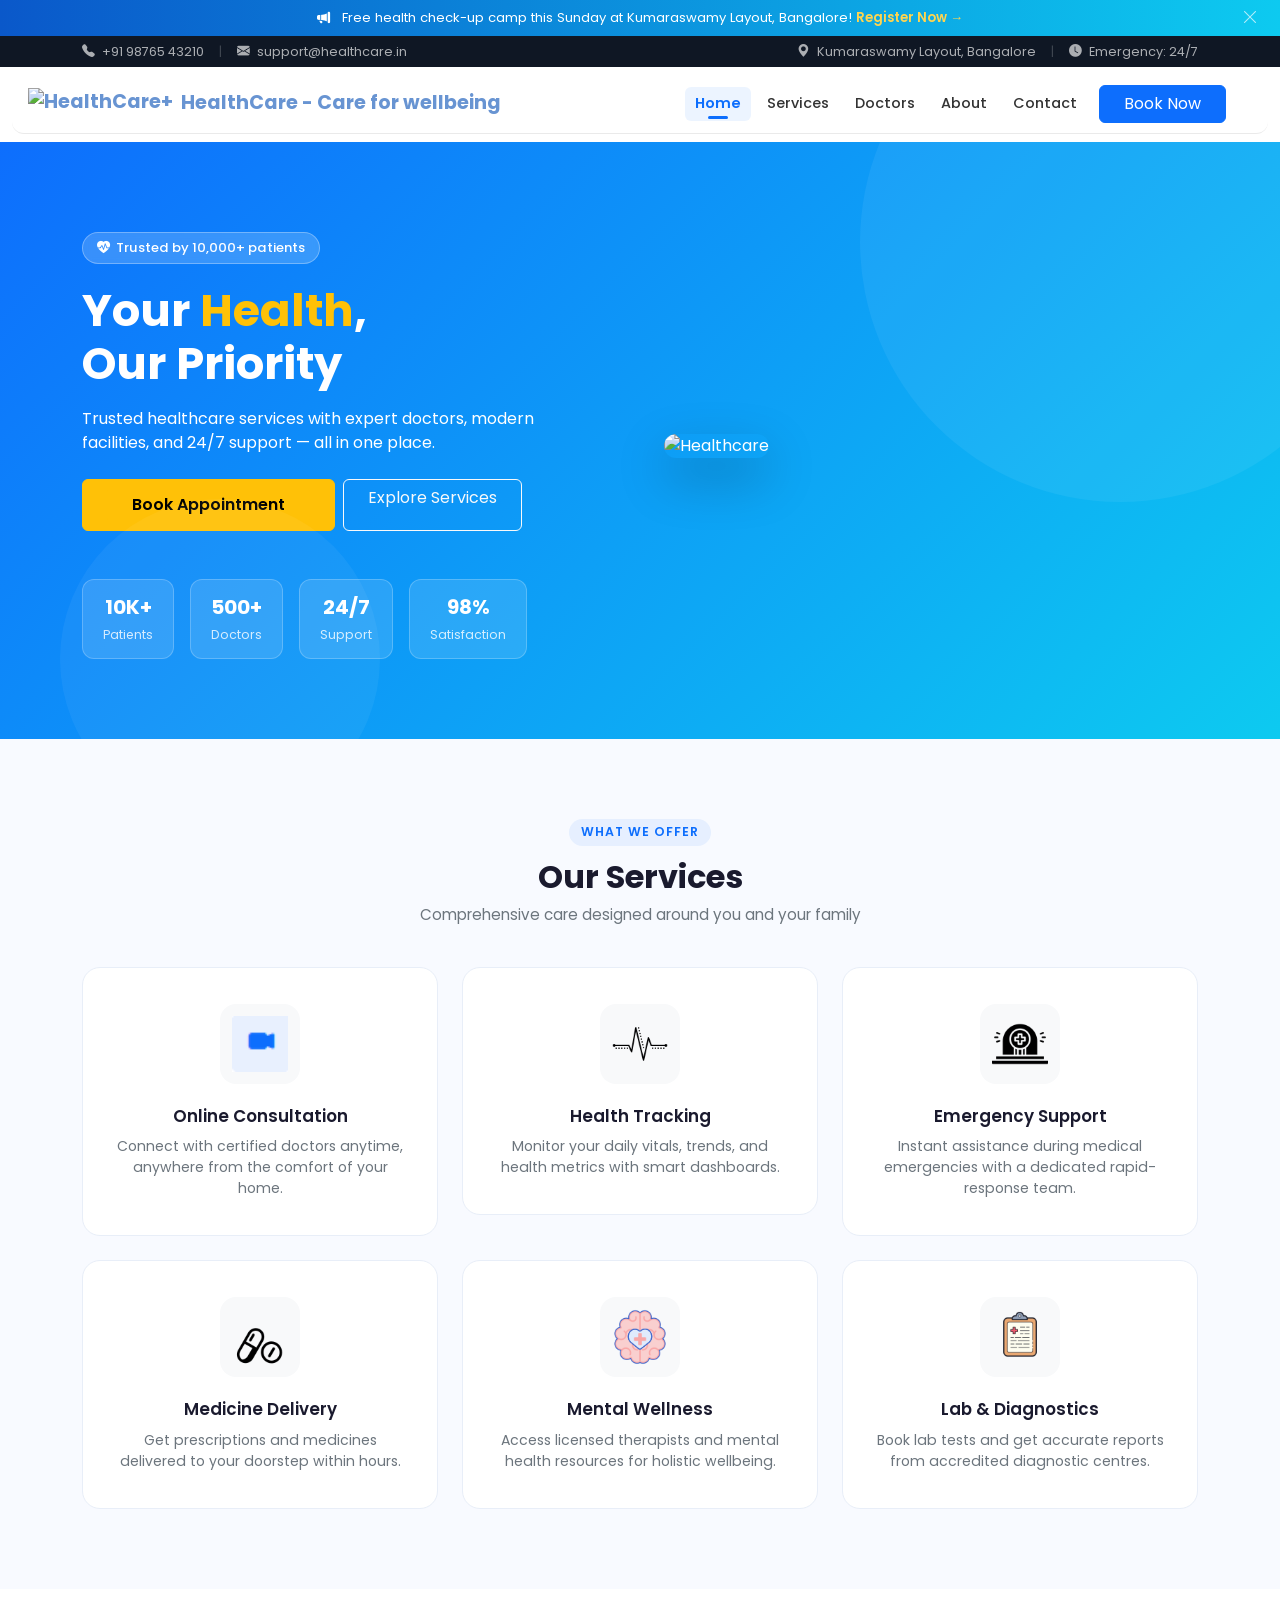
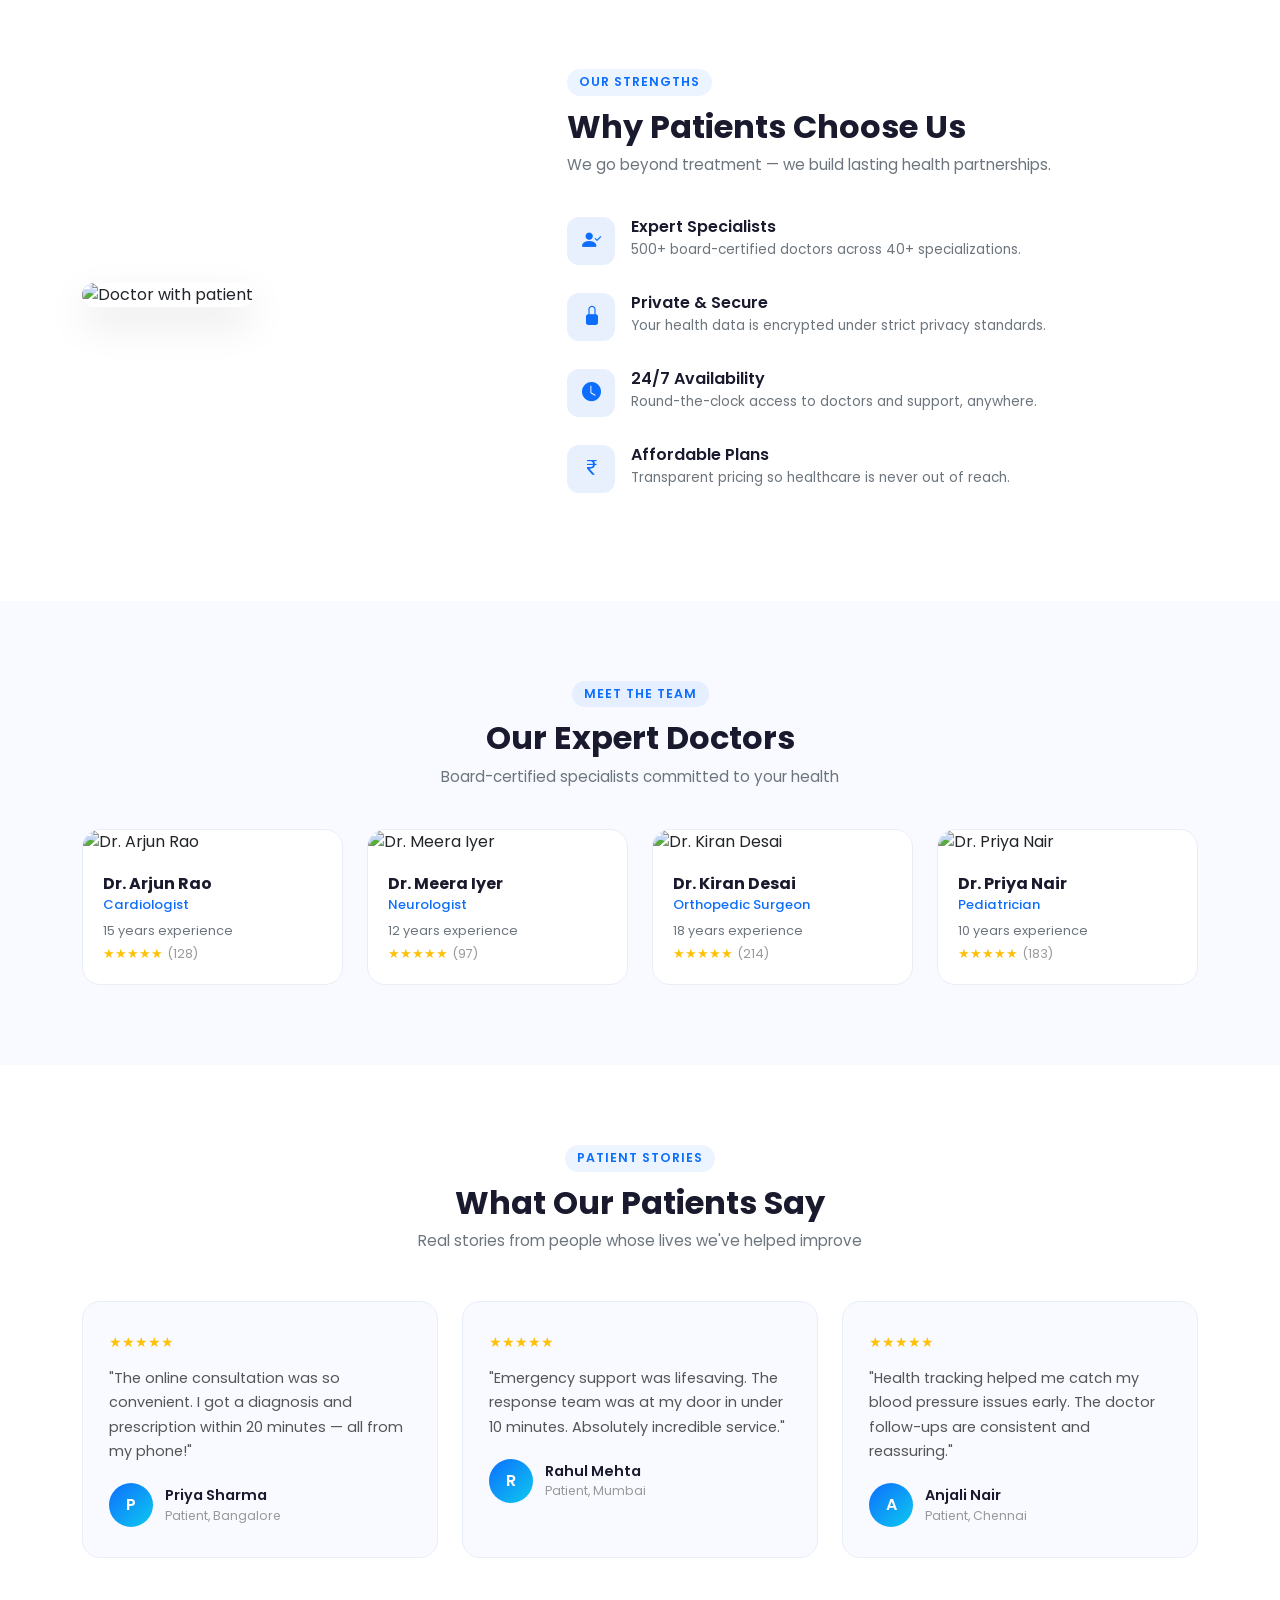
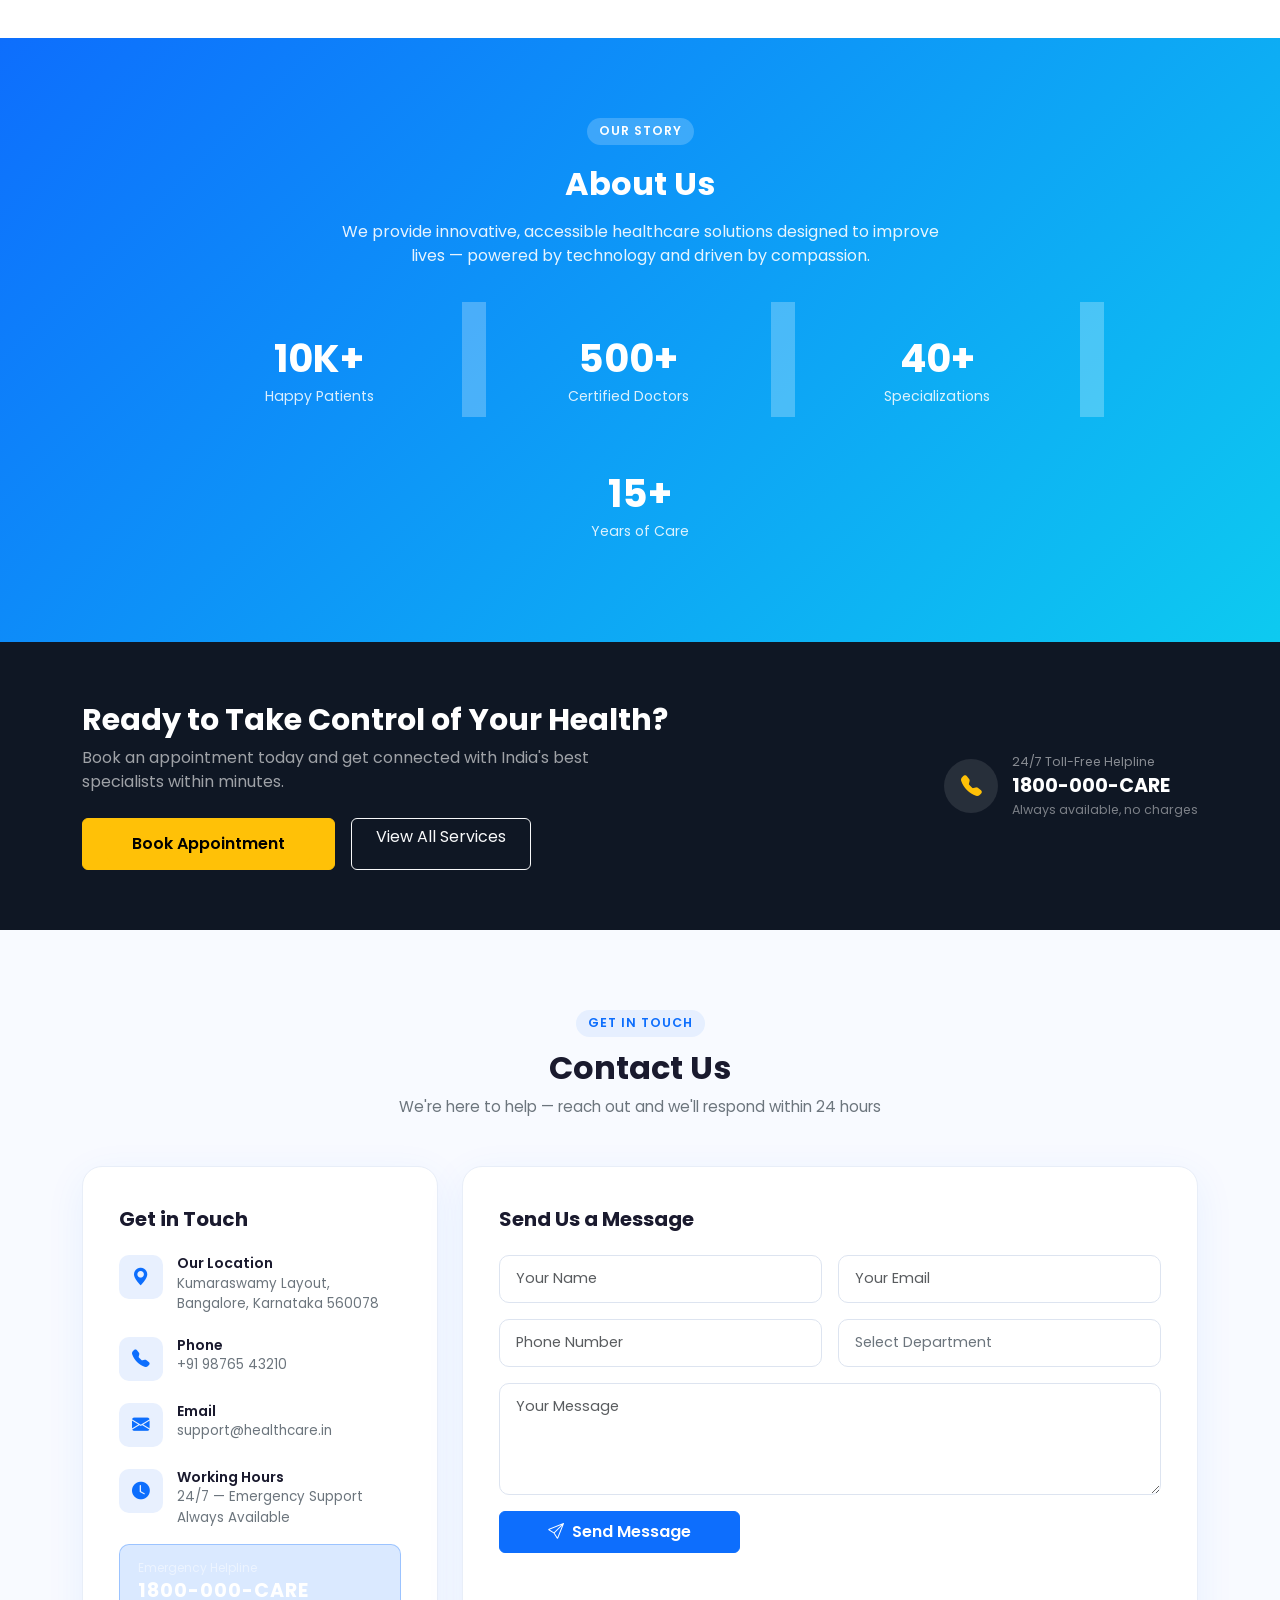
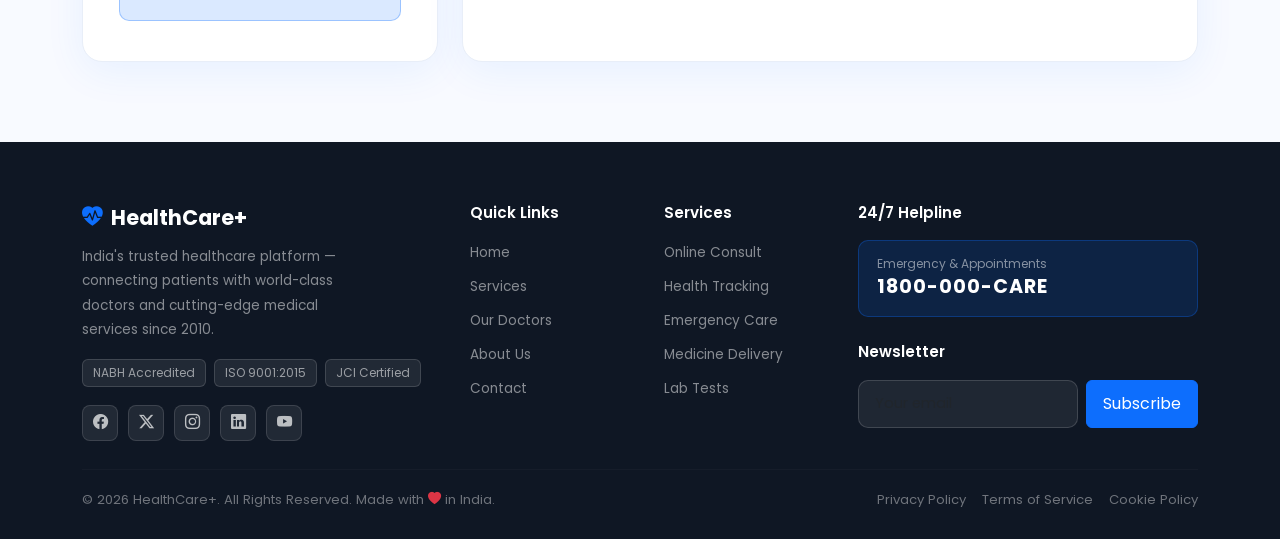
==== html_files/index.html @ 50628f7a "added all the files" ====
<!DOCTYPE html>
<html lang="en">
<head>
  <link href="https://fonts.googleapis.com/css2?family=Poppins:wght@300;400;500;600;700&display=swap" rel="stylesheet">
  <meta charset="UTF-8">
  <meta name="viewport" content="width=device-width, initial-scale=1">
  <title>HealthCare+ | Care for Wellbeing</title>
  <link href="https://cdn.jsdelivr.net/npm/bootstrap@5.3.0/dist/css/bootstrap.min.css" rel="stylesheet">
  <link href="https://cdn.jsdelivr.net/npm/bootstrap-icons@1.10.5/font/bootstrap-icons.css" rel="stylesheet">
  <style>
    :root {
      --primary: #0d6efd;
      --accent: #0dcaf0;
      --warning: #ffc107;
      --dark: #0f1724;
      --text: #1a1a2e;
      --muted: #6c757d;
      --light-bg: #f8faff;
      --border: #e8eef8;
    }
    * { scroll-behavior: smooth; }
    body { font-family: 'Poppins', sans-serif; }

    /* ── Announcement Bar ── */
    .announcement-bar {
      background: linear-gradient(90deg, #0a58ca, #0dcaf0);
      color: #fff; font-size: 0.82rem; padding: 8px 0;
      text-align: center; position: relative;
    }
    .announcement-bar a { color: #ffd54f; font-weight: 600; text-decoration: none; }
    .announcement-bar a:hover { text-decoration: underline; }
    .ann-close {
      position: absolute; right: 16px; top: 50%; transform: translateY(-50%);
      background: none; border: none; color: #fff; font-size: 1rem; cursor: pointer; opacity: 0.7;
    }
    .ann-close:hover { opacity: 1; }

    /* ── Top Bar ── */
    .top-bar {
      background: var(--dark); color: rgba(255,255,255,0.65);
      font-size: 0.8rem; padding: 6px 0;
    }
    .top-bar a { color: rgba(255,255,255,0.65); text-decoration: none; }
    .top-bar a:hover { color: #fff; }
    .top-divider { margin: 0 12px; opacity: 0.3; }

    /* ── Navbar ── */
    .navbar-custom {
      background: #fff; border-bottom: 1px solid #eaeaea;
      transition: box-shadow 0.3s;
      position: sticky; top: 0; z-index: 1000;
    }
    .navbar-custom.scrolled { box-shadow: 0 4px 20px rgba(0,0,0,0.09); }
    .navbar-brand { font-weight: 700; font-size: 1.2rem; color: #6894d2 !important; }
    .nav-link {
      color: #333 !important; font-size: 0.9rem; font-weight: 500;
      margin-left: 2px; padding: 6px 10px !important;
      border-radius: 6px; transition: all 0.2s; position: relative;
    }
    .nav-link:hover { color: var(--primary) !important; background: rgba(13,110,253,0.06); }
    .nav-link.active-section {
      color: var(--primary) !important;
      background: rgba(13,110,253,0.08);
      font-weight: 600;
    }
    .nav-link.active-section::after {
      content: '';
      position: absolute; bottom: 2px; left: 50%; transform: translateX(-50%);
      width: 20px; height: 3px; background: var(--primary); border-radius: 2px;
    }
    .btn { transition: 0.3s; }
    .btn:hover { transform: translateY(-2px); }
    .nav-item { margin: 0 2px; }
    .navbar { margin: 8px 12px; border-radius: 12px; }

    /* ── Hero ── */
    .hero {
      background: linear-gradient(135deg, #0d6efd 0%, #0dcaf0 100%);
      color: white; padding: 90px 0 80px;
      position: relative; overflow: hidden;
    }
    .hero::before {
      content: ''; position: absolute; width: 520px; height: 520px;
      border-radius: 50%; background: rgba(255,255,255,0.06);
      top: -160px; right: -100px; pointer-events: none;
    }
    .hero::after {
      content: ''; position: absolute; width: 320px; height: 320px;
      border-radius: 50%; background: rgba(255,255,255,0.05);
      bottom: -80px; left: 60px; pointer-events: none;
    }
    .hero-badge {
      display: inline-flex; align-items: center; gap: 6px;
      background: rgba(255,255,255,0.18); border: 1px solid rgba(255,255,255,0.3);
      border-radius: 50px; padding: 5px 14px;
      font-size: 0.82rem; font-weight: 500; margin-bottom: 20px;
      backdrop-filter: blur(4px);
    }
    .hero h1 { font-size: 2.8rem; font-weight: 700; line-height: 1.2; }
    .hero p { font-size: 1rem; opacity: 0.88; max-width: 480px; }
    .hero-stat-box {
      background: rgba(255,255,255,0.12); border: 1px solid rgba(255,255,255,0.22);
      border-radius: 12px; padding: 12px 20px; backdrop-filter: blur(6px);
      text-align: center; min-width: 90px; transition: background 0.2s;
    }
    .hero-stat-box:hover { background: rgba(255,255,255,0.2); }
    .hero-stat-box strong { font-size: 1.25rem; display: block; }
    .hero-stat-box small { font-size: 0.78rem; opacity: 0.8; }
    .hero-img-wrap { position: relative; }
    .hero-img-wrap img {
      border-radius: 20px; box-shadow: 0 20px 50px rgba(0,0,0,0.25);
      width: 100%; object-fit: cover; max-height: 380px;
    }
    .hero-img-badge {
      position: absolute; bottom: 20px; left: -20px;
      background: #fff; border-radius: 12px; padding: 10px 16px;
      display: flex; align-items: center; gap: 10px;
      box-shadow: 0 8px 24px rgba(0,0,0,0.12); font-size: 0.82rem;
    }
    .hero-img-badge .icon-circle {
      width: 36px; height: 36px; border-radius: 50%;
      background: #e8f0fe; display: flex; align-items: center;
      justify-content: center; color: var(--primary); font-size: 1rem;
    }

    /* ── Quick Links ── */
    .quick-links-bar {
      background: #fff; border-bottom: 1px solid var(--border);
      overflow-x: auto; white-space: nowrap;
    }
    .quick-links-bar::-webkit-scrollbar { display: none; }
    .quick-link-item {
      display: inline-flex; align-items: center; gap: 8px;
      padding: 14px 20px; font-size: 0.85rem; font-weight: 500;
      color: var(--text); border-right: 1px solid var(--border);
      cursor: pointer; transition: all 0.2s; text-decoration: none;
    }
    .quick-link-item:last-child { border-right: none; }
    .quick-link-item:hover { background: var(--light-bg); color: var(--primary); }
    .quick-link-item i { font-size: 1.1rem; color: var(--primary); }

    /* ── Shared section styles ── */
    section { padding: 80px 0; }
    .section-label {
      display: inline-block; background: rgba(13,110,253,0.08);
      color: var(--primary); font-size: 0.78rem; font-weight: 600;
      letter-spacing: 1px; text-transform: uppercase;
      padding: 4px 12px; border-radius: 50px; margin-bottom: 12px;
    }
    .section-title { font-weight: 700; color: var(--text); margin-bottom: 8px; }
    .section-sub { color: var(--muted); font-size: 0.95rem; margin-bottom: 40px; }

    /* ── Services ── */
    #services { background: var(--light-bg); }
    .service-card {
      background: #fff; border: 1px solid var(--border); border-radius: 18px;
      padding: 36px 28px; text-align: center; transition: all 0.3s;
      height: 100%; position: relative; overflow: hidden;
    }
    .service-card::before {
      content: ''; position: absolute; top: 0; left: 0; right: 0; height: 4px;
      background: linear-gradient(90deg, var(--primary), var(--accent));
      transform: scaleX(0); transition: transform 0.3s;
    }
    .service-card:hover { transform: translateY(-8px); box-shadow: 0 20px 40px rgba(13,110,253,0.1); border-color: #c2d4f8; }
    .service-card:hover::before { transform: scaleX(1); }
    .icon-blue   { background: #e8f0fe; color: var(--primary); }
    .icon-teal   { background: #e0f7fa; color: #0097a7; }
    .icon-green  { background: #e8f5e9; color: #2e7d32; }
    .icon-red    { background: #fce4ec; color: #c62828; }
    .icon-purple { background: #f3e5f5; color: #7b1fa2; }
    .icon-orange { background: #fff3e0; color: #e65100; }
    .service-card h5 { font-weight: 600; font-size: 1.05rem; color: var(--text); margin-bottom: 10px; }
    .service-card p { font-size: 0.88rem; color: var(--muted); margin: 0; }

    /* ── Why Choose Us ── */
    #why-us { background: #fff; }
    .why-img { border-radius: 20px; box-shadow: 0 16px 40px rgba(0,0,0,0.1); width: 100%; }
    .why-item { display: flex; gap: 16px; margin-bottom: 28px; align-items: flex-start; }
    .why-icon {
      width: 48px; height: 48px; border-radius: 12px;
      background: #e8f0fe; color: var(--primary);
      display: flex; align-items: center; justify-content: center;
      font-size: 1.2rem; flex-shrink: 0;
    }
    .why-item h6 { font-weight: 600; margin-bottom: 4px; color: var(--text); }
    .why-item p { font-size: 0.85rem; color: var(--muted); margin: 0; }

    /* ── Doctors ── */
    #doctors { background: var(--light-bg); }
    .doctor-card {
      background: #fff; border-radius: 18px; overflow: hidden;
      border: 1px solid var(--border); transition: all 0.3s; height: 100%;
    }
    .doctor-card:hover { transform: translateY(-6px); box-shadow: 0 16px 36px rgba(13,110,253,0.1); }
    .doctor-card img { width: 100%; height: 200px; object-fit: cover; }
    .doctor-card-body { padding: 20px; }
    .doctor-card h6 { font-weight: 700; color: var(--text); margin-bottom: 2px; }
    .doctor-spec { font-size: 0.82rem; color: var(--primary); font-weight: 500; margin-bottom: 6px; }
    .doctor-exp { font-size: 0.8rem; color: var(--muted); }
    .doctor-rating { font-size: 0.82rem; color: #ffc107; margin-top: 4px; }

    /* ── Testimonials ── */
    #testimonials { background: #fff; }
    .testi-card {
      background: var(--light-bg); border-radius: 18px; padding: 30px 26px;
      border: 1px solid var(--border); height: 100%; transition: box-shadow 0.3s;
    }
    .testi-card:hover { box-shadow: 0 12px 30px rgba(13,110,253,0.09); }
    .testi-stars { color: #ffc107; font-size: 0.9rem; margin-bottom: 12px; }
    .testi-text { font-size: 0.9rem; color: #555; line-height: 1.7; margin-bottom: 20px; }
    .testi-author { display: flex; align-items: center; gap: 12px; }
    .testi-avatar {
      width: 44px; height: 44px; border-radius: 50%;
      background: linear-gradient(135deg, var(--primary), var(--accent));
      color: #fff; font-weight: 600; font-size: 1rem;
      display: flex; align-items: center; justify-content: center;
    }
    .testi-name { font-weight: 600; font-size: 0.9rem; color: var(--text); }
    .testi-role { font-size: 0.78rem; color: #999; }

    /* ── About ── */
    #about { background: linear-gradient(135deg, #0d6efd 0%, #0dcaf0 100%); color: #fff; }
    #about h2 { font-weight: 700; }
    .about-stat { text-align: center; padding: 20px; }
    .about-stat h3 { font-size: 2.4rem; font-weight: 700; margin-bottom: 4px; }
    .about-stat p { font-size: 0.88rem; opacity: 0.85; margin: 0; }
    .about-divider { width: 1px; background: rgba(255,255,255,0.25); align-self: stretch; margin: 10px 0; }

    /* ── CTA Strip ── */
    .cta-strip { background: var(--dark); padding: 60px 0; }
    .cta-strip h3 { font-weight: 700; color: #fff; font-size: 1.9rem; }
    .cta-strip p { color: rgba(255,255,255,0.6); max-width: 520px; }
    .cta-phone { display: flex; align-items: center; gap: 14px; color: #fff; }
    .cta-phone-icon {
      width: 54px; height: 54px; border-radius: 50%;
      background: rgba(255,255,255,0.1);
      display: flex; align-items: center; justify-content: center;
      font-size: 1.3rem; color: var(--warning);
    }
    .cta-phone-label { font-size: 0.78rem; color: rgba(255,255,255,0.5); }
    .cta-phone-num { font-size: 1.2rem; font-weight: 700; }

    /* ── Contact ── */
    #contact { background: var(--light-bg); }
    .contact-card {
      background: #fff; border-radius: 20px; padding: 40px 36px;
      box-shadow: 0 10px 40px rgba(13,110,253,0.07); border: 1px solid var(--border);
    }
    .contact-info-item { display: flex; gap: 14px; align-items: flex-start; margin-bottom: 22px; }
    .contact-icon {
      width: 44px; height: 44px; border-radius: 10px;
      background: #e8f0fe; color: var(--primary);
      display: flex; align-items: center; justify-content: center;
      font-size: 1.1rem; flex-shrink: 0;
    }
    .contact-info-item h6 { font-weight: 600; font-size: 0.88rem; margin-bottom: 2px; color: var(--text); }
    .contact-info-item p { font-size: 0.84rem; color: var(--muted); margin: 0; }
    .form-control {
      border-radius: 10px; border: 1px solid #dde4f0;
      padding: 12px 16px; font-size: 0.9rem;
      transition: border-color 0.2s, box-shadow 0.2s;
    }
    .form-control:focus { border-color: var(--primary); box-shadow: 0 0 0 3px rgba(13,110,253,0.1); }

    /* ── Footer ── */
    .footer-main { background: var(--dark); color: rgba(255,255,255,0.65); padding: 60px 0 30px; }
    .footer-brand { font-size: 1.3rem; font-weight: 700; color: #fff; margin-bottom: 12px; }
    .footer-desc { font-size: 0.85rem; line-height: 1.8; max-width: 280px; color: rgba(255,255,255,0.5); }
    .footer-social { display: flex; gap: 10px; margin-top: 18px; }
    .social-btn {
      width: 36px; height: 36px; border-radius: 8px;
      background: rgba(255,255,255,0.08); border: 1px solid rgba(255,255,255,0.12);
      color: rgba(255,255,255,0.7); display: flex; align-items: center;
      justify-content: center; font-size: 0.95rem; text-decoration: none; transition: all 0.2s;
    }
    .social-btn:hover { background: var(--primary); border-color: var(--primary); color: #fff; }
    .footer-heading { color: #fff; font-weight: 600; font-size: 0.95rem; margin-bottom: 16px; }
    .footer-links { list-style: none; padding: 0; margin: 0; }
    .footer-links li { margin-bottom: 10px; }
    .footer-links a { color: rgba(255,255,255,0.5); text-decoration: none; font-size: 0.85rem; transition: all 0.2s; }
    .footer-links a:hover { color: #fff; padding-left: 4px; }
    .footer-divider { border-color: rgba(255,255,255,0.1); margin: 28px 0 20px; }
    .footer-bottom { font-size: 0.82rem; color: rgba(255,255,255,0.4); }
    .accred-badges { display: flex; gap: 8px; flex-wrap: wrap; margin-top: 16px; }
    .accred-badge {
      background: rgba(255,255,255,0.08); border: 1px solid rgba(255,255,255,0.14);
      border-radius: 6px; padding: 4px 10px; font-size: 0.75rem; color: rgba(255,255,255,0.55);
    }
    .helpline-box {
      background: rgba(13,110,253,0.15); border: 1px solid rgba(13,110,253,0.3);
      border-radius: 10px; padding: 14px 18px; margin-top: 16px;
    }
    .helpline-box .hl-label { font-size: 0.75rem; color: rgba(255,255,255,0.5); }
    .helpline-box .hl-number { font-size: 1.2rem; font-weight: 700; color: #fff; letter-spacing: 1px; }

    /* ── Scroll reveal ── */
    .reveal { opacity: 0; transform: translateY(28px); transition: opacity 0.65s ease, transform 0.65s ease; }
    .reveal.visible { opacity: 1; transform: translateY(0); }

    /* ── Fade in animations ── */
    @keyframes fadeInUp {
      from { opacity: 0; transform: translateY(24px); }
      to   { opacity: 1; transform: translateY(0); }
    }
    .fade-up { animation: fadeInUp 0.6s ease both; }
    .delay-1 { animation-delay: 0.15s; }
    .delay-2 { animation-delay: 0.3s; }
    .delay-3 { animation-delay: 0.45s; }
    .service-link {
      text-decoration: none;
      color: inherit;
      display: block;
    }
    .service-icon {
      width: 80px;
      height: 80px;
      border-radius: 16px;
      display: flex;
      align-items: center;
      justify-content: center;
      margin: 0 auto 22px;
      background: #f8f9fa;        /* Light fallback background */
      overflow: hidden;
      padding: 12px;              /* Extra space for small icons */
    }

    .service-icon img {
      width: 100%;
      height: 100%;
      object-fit: contain;        /* Keeps aspect ratio, no distortion */
      image-rendering: crisp-edges; /* Helps with pixelated icons */
    }
  </style>
</head>
<body>

<!-- ══ Announcement Bar with Popup ══ -->
<div class="announcement-bar" id="annBar">
  <i class="bi bi-megaphone-fill me-2"></i>
  Free health check-up camp this Sunday at Kumaraswamy Layout, Bangalore! 
  <a href="#" onclick="showCampRegistrationModal(); return false;" style="color:#ffd54f; font-weight:600; text-decoration:none;">
    Register Now →
  </a>
  <button class="ann-close" onclick="document.getElementById('annBar').style.display='none'">
    <i class="bi bi-x-lg"></i>
  </button>
</div>

<!-- ══ Top Bar ══ -->
<div class="top-bar d-none d-md-block">
  <div class="container d-flex justify-content-between">
    <div>
      <i class="bi bi-telephone-fill me-1"></i> +91 98765 43210
      <span class="top-divider">|</span>
      <i class="bi bi-envelope-fill me-1"></i> support@healthcare.in
    </div>
    <div>
      <i class="bi bi-geo-alt-fill me-1"></i> Kumaraswamy Layout, Bangalore
      <span class="top-divider">|</span>
      <i class="bi bi-clock-fill me-1"></i> Emergency: 24/7
    </div>
  </div>
</div>

<!-- ══ Navbar ══ -->
<nav class="navbar navbar-expand-lg navbar-custom" id="mainNavbar">
  <div class="container-fluid px-3">
    <a class="navbar-brand" href="#">
      <img src="assets/images/together.png" alt="HealthCare+" height="32" class="me-2 d-inline-block">HealthCare - Care for wellbeing
    </a>
    <button class="navbar-toggler bg-light" type="button" data-bs-toggle="collapse" data-bs-target="#navbarNav">
      <span class="navbar-toggler-icon"></span>
    </button>
    <div class="collapse navbar-collapse" id="navbarNav">
      <ul class="navbar-nav ms-auto me-4 align-items-center">
        <li class="nav-item"><a class="nav-link" href="#hero" data-section="hero">Home</a></li>
        <li class="nav-item"><a class="nav-link" href="#services" data-section="services">Services</a></li>
        <li class="nav-item"><a class="nav-link" href="#doctors" data-section="doctors">Doctors</a></li>
        <li class="nav-item"><a class="nav-link" href="#about" data-section="about">About</a></li>
        <li class="nav-item"><a class="nav-link" href="#contact" data-section="contact">Contact</a></li>
        <li class="nav-item">
          <a class="btn btn-primary ms-2 px-4" href="#contact">Book Now</a>
        </li>
      </ul>
    </div>
  </div>
</nav>

<!-- ══ Hero ══ -->
<section class="hero" id="hero">
  <div class="container">
    <div class="row align-items-center g-5">
      <div class="col-lg-6">
        <div class="hero-badge fade-up"><i class="bi bi-heart-pulse-fill"></i> Trusted by 10,000+ patients</div>
        <h1 class="fade-up delay-1">Your <span class="text-warning">Health</span>,<br>Our Priority</h1>
        <p class="mt-3 fade-up delay-2">Trusted healthcare services with expert doctors, modern facilities, and 24/7 support — all in one place.</p>
        <div class="mt-4 d-flex flex-wrap gap-2 fade-up delay-2">
          <a href="#contact" class="btn btn-warning fw-semibold px-4 text-dark">
            <button onclick="showBookingModal()" class="btn btn-warning fw-semibold px-4">Book Appointment</button>
          </a>
          <a href="#services" class="btn btn-outline-light px-4">Explore Services</a>
        </div>
        <div class="mt-5 d-flex gap-3 flex-wrap fade-up delay-3">
          <div class="hero-stat-box"><strong>10K+</strong><small>Patients</small></div>
          <div class="hero-stat-box"><strong>500+</strong><small>Doctors</small></div>
          <div class="hero-stat-box"><strong>24/7</strong><small>Support</small></div>
          <div class="hero-stat-box"><strong>98%</strong><small>Satisfaction</small></div>
        </div>
      </div>
      <div class="col-lg-6 fade-up delay-2">
        <div class="hero-img-wrap">
          <img src="https://images.unsplash.com/photo-1584515933487-779824d29309?w=700&q=80" alt="Healthcare">
        </div>
      </div>
    </div>
  </div>
</section>

<!-- ══ Quick Links Bar ══
<div class="quick-links-bar">
  <div class="container-fluid px-4 d-flex">
    <a href="#services" class="quick-link-item"><i class="bi bi-camera-video-fill"></i> Online Consult</a>
    <a href="#services" class="quick-link-item"><i class="bi bi-activity"></i> Health Tracking</a>
    <a href="#services" class="quick-link-item"><i class="bi bi-hospital-fill"></i> Emergency</a>
    <a href="#services" class="quick-link-item"><i class="bi bi-capsule-pill"></i> Medicine Delivery</a>
    <a href="#services" class="quick-link-item"><i class="bi bi-brain"></i> Mental Wellness</a>
    <a href="#services" class="quick-link-item"><i class="bi bi-calendar2-check-fill"></i> Lab Tests</a>
  </div>
</div> -->

<!-- ══ Services ══ -->
<section id="services">
  <div class="container">
    <div class="text-center reveal">
      <span class="section-label">What We Offer</span>
      <h2 class="section-title">Our Services</h2>
      <p class="section-sub">Comprehensive care designed around you and your family</p>
    </div>

    <div class="row g-4">
      <div class="col-md-4 reveal">
        <a href="online-consultation.html" class="service-link">
          <div class="service-card">
            <div class="service-icon icon-blue">
              <img src="assets/images/online-consultation.png" alt="Online Consultation" width="64" height="64">
            </div>
            <h5>Online Consultation</h5>
            <p>Connect with certified doctors anytime, anywhere from the comfort of your home.</p>
          </div>
        </a>
      </div>
<!-- C:\Users\CS-18\Documents\healthcare_application\healthcare_application\assets\images\online-consultation.png -->
      <div class="col-md-4 reveal">
        <a href="health-tracking.html" class="service-link">
          <div class="service-card">
            <div class="service-icon icon-teal">
              <img src="assets/images/health-tracking.png" alt="Health Tracking" width="64" height="64">
            </div>
            <h5>Health Tracking</h5>
            <p>Monitor your daily vitals, trends, and health metrics with smart dashboards.</p>
          </div>
        </a>
      </div>

      <div class="col-md-4 reveal">
        <a href="emergency.html" class="service-link">
          <div class="service-card">
            <div class="service-icon icon-red">
              <img src="assets/images/emergency.png" alt="Emergency Support" width="64" height="64">
            </div>
            <h5>Emergency Support</h5>
            <p>Instant assistance during medical emergencies with a dedicated rapid-response team.</p>
          </div>
        </a>
      </div>

      <div class="col-md-4 reveal">
        <a href="medicine.html" class="service-link">
          <div class="service-card">
            <div class="service-icon icon-green">
              <img src="assets/images/medicine-delivery.png" alt="Medicine Delivery" width="64" height="64">
            </div>
            <h5>Medicine Delivery</h5>
            <p>Get prescriptions and medicines delivered to your doorstep within hours.</p>
          </div>
        </a>
      </div>

      <div class="col-md-4 reveal">
        <a href="mental.html" class="service-link">
          <div class="service-card">
            <div class="service-icon icon-purple">
              <img src="assets/images/mental-wellness.png" alt="Mental Wellness" width="64" height="64">
            </div>
            <h5>Mental Wellness</h5>
            <p>Access licensed therapists and mental health resources for holistic wellbeing.</p>
          </div>
        </a>
      </div>

      <div class="col-md-4 reveal">
        <a href="lab.html" class="service-link">
          <div class="service-card">
            <div class="service-icon icon-orange">
              <img src="assets/images/lab-diagnostics.png" alt="Lab & Diagnostics" width="64" height="64">
            </div>
            <h5>Lab & Diagnostics</h5>
            <p>Book lab tests and get accurate reports from accredited diagnostic centres.</p>
          </div>
        </a>
      </div>
    </div>
  </div>
</section>

<!-- ══ Why Choose Us ══ -->
<section id="why-us">
  <div class="container">
    <div class="row align-items-center g-5">
      <div class="col-lg-5 reveal">
        <img src="https://images.unsplash.com/photo-1559757175-5700dde675bc?w=600&q=80" class="why-img" alt="Doctor with patient">
      </div>
      <div class="col-lg-7 reveal">
        <span class="section-label">Our Strengths</span>
        <h2 class="section-title">Why Patients Choose Us</h2>
        <p class="section-sub">We go beyond treatment — we build lasting health partnerships.</p>
        <div class="why-item">
          <div class="why-icon"><i class="bi bi-person-check-fill"></i></div>
          <div><h6>Expert Specialists</h6><p>500+ board-certified doctors across 40+ specializations.</p></div>
        </div>
        <div class="why-item">
          <div class="why-icon"><i class="bi bi-lock-fill"></i></div>
          <div><h6>Private & Secure</h6><p>Your health data is encrypted under strict privacy standards.</p></div>
        </div>
        <div class="why-item">
          <div class="why-icon"><i class="bi bi-clock-fill"></i></div>
          <div><h6>24/7 Availability</h6><p>Round-the-clock access to doctors and support, anywhere.</p></div>
        </div>
        <div class="why-item">
          <div class="why-icon"><i class="bi bi-currency-rupee"></i></div>
          <div><h6>Affordable Plans</h6><p>Transparent pricing so healthcare is never out of reach.</p></div>
        </div>
      </div>
    </div>
  </div>
</section>

<!-- ══ Doctors ══ -->
<section id="doctors">
  <div class="container">
    <div class="text-center reveal">
      <span class="section-label">Meet the Team</span>
      <h2 class="section-title">Our Expert Doctors</h2>
      <p class="section-sub">Board-certified specialists committed to your health</p>
    </div>
    <div class="row g-4">
      <div class="col-md-3 reveal"><div class="doctor-card">
        <img src="https://images.unsplash.com/photo-1612349317150-e413f6a5b16d?w=400&q=80" alt="Dr. Arjun Rao">
        <div class="doctor-card-body">
          <h6>Dr. Arjun Rao</h6>
          <div class="doctor-spec">Cardiologist</div>
          <div class="doctor-exp">15 years experience</div>
          <div class="doctor-rating">★★★★★ <span style="color:#999;font-size:0.78rem">(128)</span></div>
        </div>
      </div></div>
      <div class="col-md-3 reveal"><div class="doctor-card">
        <img src="https://images.unsplash.com/photo-1594824476967-48c8b964273f?w=400&q=80" alt="Dr. Meera Iyer">
        <div class="doctor-card-body">
          <h6>Dr. Meera Iyer</h6>
          <div class="doctor-spec">Neurologist</div>
          <div class="doctor-exp">12 years experience</div>
          <div class="doctor-rating">★★★★★ <span style="color:#999;font-size:0.78rem">(97)</span></div>
        </div>
      </div></div>
      <div class="col-md-3 reveal"><div class="doctor-card">
        <img src="https://images.unsplash.com/photo-1537368910025-700350fe46c7?w=400&q=80" alt="Dr. Kiran Desai">
        <div class="doctor-card-body">
          <h6>Dr. Kiran Desai</h6>
          <div class="doctor-spec">Orthopedic Surgeon</div>
          <div class="doctor-exp">18 years experience</div>
          <div class="doctor-rating">★★★★★ <span style="color:#999;font-size:0.78rem">(214)</span></div>
        </div>
      </div></div>
      <div class="col-md-3 reveal"><div class="doctor-card">
        <img src="https://images.unsplash.com/photo-1582750433449-648ed127bb54?w=400&q=80" alt="Dr. Priya Nair">
        <div class="doctor-card-body">
          <h6>Dr. Priya Nair</h6>
          <div class="doctor-spec">Pediatrician</div>
          <div class="doctor-exp">10 years experience</div>
          <div class="doctor-rating">★★★★★ <span style="color:#999;font-size:0.78rem">(183)</span></div>
        </div>
      </div></div>
    </div>
  </div>
</section>

<!-- ══ Testimonials ══ -->
<section id="testimonials">
  <div class="container">
    <div class="text-center mb-5 reveal">
      <span class="section-label">Patient Stories</span>
      <h2 class="section-title">What Our Patients Say</h2>
      <p class="section-sub">Real stories from people whose lives we've helped improve</p>
    </div>
    <div class="row g-4">
      <div class="col-md-4 reveal"><div class="testi-card">
        <div class="testi-stars">★★★★★</div>
        <p class="testi-text">"The online consultation was so convenient. I got a diagnosis and prescription within 20 minutes — all from my phone!"</p>
        <div class="testi-author">
          <div class="testi-avatar">P</div>
          <div><div class="testi-name">Priya Sharma</div><div class="testi-role">Patient, Bangalore</div></div>
        </div>
      </div></div>
      <div class="col-md-4 reveal"><div class="testi-card">
        <div class="testi-stars">★★★★★</div>
        <p class="testi-text">"Emergency support was lifesaving. The response team was at my door in under 10 minutes. Absolutely incredible service."</p>
        <div class="testi-author">
          <div class="testi-avatar">R</div>
          <div><div class="testi-name">Rahul Mehta</div><div class="testi-role">Patient, Mumbai</div></div>
        </div>
      </div></div>
      <div class="col-md-4 reveal"><div class="testi-card">
        <div class="testi-stars">★★★★★</div>
        <p class="testi-text">"Health tracking helped me catch my blood pressure issues early. The doctor follow-ups are consistent and reassuring."</p>
        <div class="testi-author">
          <div class="testi-avatar">A</div>
          <div><div class="testi-name">Anjali Nair</div><div class="testi-role">Patient, Chennai</div></div>
        </div>
      </div></div>
    </div>
  </div>
</section>

<!-- ══ About ══ -->
<section id="about">
  <div class="container text-center">
    <span class="section-label" style="background:rgba(255,255,255,0.2);color:#fff">Our Story</span>
    <h2 class="mt-2 mb-3">About Us</h2>
    <p class="mb-5" style="opacity:0.9;max-width:600px;margin:0 auto 40px">
      We provide innovative, accessible healthcare solutions designed to improve lives — powered by technology and driven by compassion.
    </p>
    <div class="row justify-content-center align-items-center g-4 reveal">
      <div class="col-6 col-md-3"><div class="about-stat"><h3>10K+</h3><p>Happy Patients</p></div></div>
      <div class="d-none d-md-flex about-divider"></div>
      <div class="col-6 col-md-3"><div class="about-stat"><h3>500+</h3><p>Certified Doctors</p></div></div>
      <div class="d-none d-md-flex about-divider"></div>
      <div class="col-6 col-md-3"><div class="about-stat"><h3>40+</h3><p>Specializations</p></div></div>
      <div class="d-none d-md-flex about-divider"></div>
      <div class="col-6 col-md-3"><div class="about-stat"><h3>15+</h3><p>Years of Care</p></div></div>
    </div>
  </div>
</section>

<!-- ══ CTA Strip ══ -->
<div class="cta-strip">
  <div class="container">
    <div class="row align-items-center g-4">
      <div class="col-lg-7">
        <h3>Ready to Take Control of Your Health?</h3>
        <p class="mt-2">Book an appointment today and get connected with India's best specialists within minutes.</p>
        <div class="d-flex flex-wrap gap-3 mt-4">
          <a href="#contact" class="btn btn-warning fw-semibold px-4">
            <button onclick="showBookingModal()" class="btn btn-warning fw-semibold px-4">Book Appointment</button>
          </a>
          <a href="#services" class="btn btn-outline-light px-4">View All Services</a>
        </div>
      </div>
      <div class="col-lg-5 d-flex justify-content-lg-end">
        <div class="cta-phone">
          <div class="cta-phone-icon"><i class="bi bi-telephone-fill"></i></div>
          <div>
            <div class="cta-phone-label">24/7 Toll-Free Helpline</div>
            <div class="cta-phone-num">1800-000-CARE</div>
            <div style="font-size:0.78rem;color:rgba(255,255,255,0.45)">Always available, no charges</div>
          </div>
        </div>
      </div>
    </div>
  </div>
</div>

<!-- ══ Contact ══ -->
<section id="contact">
  <div class="container">
    <div class="text-center mb-5 reveal">
      <span class="section-label">Get in Touch</span>
      <h2 class="section-title">Contact Us</h2>
      <p class="section-sub">We're here to help — reach out and we'll respond within 24 hours</p>
    </div>
    <div class="row g-4 align-items-stretch">
      <div class="col-lg-4 reveal">
        <div class="contact-card h-100 d-flex flex-column justify-content-between">
          <div>
            <h5 class="fw-bold mb-4" style="color:var(--text)">Get in Touch</h5>
            <div class="contact-info-item">
              <div class="contact-icon"><i class="bi bi-geo-alt-fill"></i></div>
              <div><h6>Our Location</h6><p>Kumaraswamy Layout, Bangalore, Karnataka 560078</p></div>
            </div>
            <div class="contact-info-item">
              <div class="contact-icon"><i class="bi bi-telephone-fill"></i></div>
              <div><h6>Phone</h6><p>+91 98765 43210</p></div>
            </div>
            <div class="contact-info-item">
              <div class="contact-icon"><i class="bi bi-envelope-fill"></i></div>
              <div><h6>Email</h6><p>support@healthcare.in</p></div>
            </div>
            <div class="contact-info-item mb-0">
              <div class="contact-icon"><i class="bi bi-clock-fill"></i></div>
              <div><h6>Working Hours</h6><p>24/7 — Emergency Support Always Available</p></div>
            </div>
          </div>
          <div class="helpline-box">
            <div class="hl-label">Emergency Helpline</div>
            <div class="hl-number">1800-000-CARE</div>
          </div>
        </div>
      </div>
      <div class="col-lg-8 reveal">
        <div class="contact-card h-100">
          <h5 class="fw-bold mb-4" style="color:var(--text)">Send Us a Message</h5>
          <div class="row g-3">
            <div class="col-md-6"><input type="text" class="form-control" placeholder="Your Name"></div>
            <div class="col-md-6"><input type="email" class="form-control" placeholder="Your Email"></div>
            <div class="col-md-6"><input type="tel" class="form-control" placeholder="Phone Number"></div>
            <div class="col-md-6">
              <select class="form-control" style="color:#6c757d">
                <option value="" disabled selected>Select Department</option>
                <option>General Consultation</option>
                <option>Emergency Support</option>
                <option>Mental Wellness</option>
                <option>Diagnostics</option>
              </select>
            </div>
            <div class="col-12"><textarea class="form-control" rows="4" placeholder="Your Message"></textarea></div>
            <div class="col-12">
              <button class="btn btn-primary px-5 py-2 fw-semibold">
                <i class="bi bi-send me-2"></i>Send Message
              </button>
            </div>
          </div>
        </div>
      </div>
    </div>
  </div>
  <!-- Free Health Camp Registration Modal -->
<div class="modal fade" id="campModal" tabindex="-1">
  <div class="modal-dialog modal-dialog-centered">
    <div class="modal-content" style="border-radius:20px; border:none;">
      <div class="modal-header border-0">
        <h5 class="modal-title fw-bold">Free Health Check-up Camp Registration</h5>
        <button type="button" class="btn-close" data-bs-dismiss="modal"></button>
      </div>
      <div class="modal-body px-4">
        <form id="campForm">
          <div class="mb-3">
            <label class="form-label fw-medium">Full Name</label>
            <input type="text" id="campName" class="form-control" placeholder="Enter your full name" required>
          </div>
          <div class="mb-3">
            <label class="form-label fw-medium">Phone Number</label>
            <input type="tel" id="campPhone" class="form-control" placeholder="+91 ________" required>
          </div>
          <div class="mb-3">
            <label class="form-label fw-medium">Age</label>
            <input type="number" id="campAge" class="form-control" placeholder="Your age" min="1" max="120">
          </div>
          <div class="mb-4">
            <label class="form-label fw-medium">Which check-up are you interested in?</label>
            <div class="d-flex flex-wrap gap-3">
              <div class="form-check">
                <input class="form-check-input" type="checkbox" id="check1" checked>
                <label class="form-check-label" for="check1">General Health Check</label>
              </div>
              <div class="form-check">
                <input class="form-check-input" type="checkbox" id="check2">
                <label class="form-check-label" for="check2">Blood Pressure & Sugar</label>
              </div>
              <div class="form-check">
                <input class="form-check-input" type="checkbox" id="check3">
                <label class="form-check-label" for="check3">ECG / Heart Check</label>
              </div>
            </div>
          </div>
          <div class="text-center">
            <button type="submit" class="btn btn-warning text-dark btn-custom px-5 py-3 fs-5">
              Register for Free Camp
            </button>
          </div>
        </form>
      </div>
    </div>
  </div>
</div>

<!-- Success Modal for Camp Registration -->
<div class="modal fade" id="campSuccessModal" tabindex="-1">
  <div class="modal-dialog modal-dialog-centered">
    <div class="modal-content" style="border-radius:20px;">
      <div class="modal-body text-center py-5">
        <div style="font-size:4.5rem; margin-bottom:20px;">🎉</div>
        <h3 class="fw-bold text-success mb-3">Registration Successful!</h3>
        <p id="campSuccessText" class="lead mb-4"></p>
        <button onclick="closeCampSuccess()" class="btn btn-warning text-dark px-5 py-2">Thank You</button>
      </div>
    </div>
  </div>
</div>
<!-- Global Booking Modal -->
<div class="modal fade" id="globalBookingModal" tabindex="-1">
  <div class="modal-dialog modal-dialog-centered">
    <div class="modal-content">
      <div class="modal-header">
        <h5 class="modal-title">Book Appointment</h5>
        <button type="button" class="btn-close" data-bs-dismiss="modal"></button>
      </div>
      <div class="modal-body">
        <p class="text-center">Which service would you like to book?</p>
        <div class="d-grid gap-2">
          <a href="online-consultation.html" class="btn btn-primary">Online Consultation</a>
          <a href="health-tracking.html" class="btn btn-outline-primary">Health Tracking</a>
          <a href="medicine.html" class="btn btn-outline-primary">Medicine Delivery</a>
          <a href="lab.html" class="btn btn-outline-primary">Lab Tests</a>
          <a href="mental.html" class="btn btn-outline-primary">Mental Wellness</a>
        </div>
      </div>
    </div>
  </div>
</div>
</section>

<!-- ══ Footer ══ -->
<footer class="footer-main">
  <div class="container">
    <div class="row g-5">
      <div class="col-lg-4">
        <div class="footer-brand"><i class="bi bi-heart-pulse-fill text-primary me-2"></i>HealthCare+</div>
        <p class="footer-desc">India's trusted healthcare platform — connecting patients with world-class doctors and cutting-edge medical services since 2010.</p>
        <div class="accred-badges">
          <span class="accred-badge">NABH Accredited</span>
          <span class="accred-badge">ISO 9001:2015</span>
          <span class="accred-badge">JCI Certified</span>
        </div>
        <div class="footer-social">
          <a href="#" class="social-btn"><i class="bi bi-facebook"></i></a>
          <a href="#" class="social-btn"><i class="bi bi-twitter-x"></i></a>
          <a href="#" class="social-btn"><i class="bi bi-instagram"></i></a>
          <a href="#" class="social-btn"><i class="bi bi-linkedin"></i></a>
          <a href="#" class="social-btn"><i class="bi bi-youtube"></i></a>
        </div>
      </div>
      <div class="col-6 col-lg-2">
        <div class="footer-heading">Quick Links</div>
        <ul class="footer-links">
          <li><a href="#hero">Home</a></li>
          <li><a href="#services">Services</a></li>
          <li><a href="#doctors">Our Doctors</a></li>
          <li><a href="#about">About Us</a></li>
          <li><a href="#contact">Contact</a></li>
        </ul>
      </div>
      <div class="col-6 col-lg-2">
        <div class="footer-heading">Services</div>
        <ul class="footer-links">
          <li><a href="#">Online Consult</a></li>
          <li><a href="#">Health Tracking</a></li>
          <li><a href="#">Emergency Care</a></li>
          <li><a href="#">Medicine Delivery</a></li>
          <li><a href="#">Lab Tests</a></li>
        </ul>
      </div>
      <div class="col-lg-4">
        <div class="footer-heading">24/7 Helpline</div>
        <div class="helpline-box">
          <div class="hl-label">Emergency & Appointments</div>
          <div class="hl-number">1800-000-CARE</div>
        </div>
        <div class="mt-4">
          <div class="footer-heading">Newsletter</div>
          <div class="d-flex gap-2">
            <input type="email" class="form-control"
              placeholder="Your email"
              style="background:rgba(255,255,255,0.07);border-color:rgba(255,255,255,0.15);color:#fff;">
            <button class="btn btn-primary px-3">Subscribe</button>
          </div>
        </div>
      </div>
    </div>
    <hr class="footer-divider">
    <div class="d-flex flex-wrap justify-content-between align-items-center footer-bottom gap-2">
      <p class="mb-0">© 2026 HealthCare+. All Rights Reserved. Made with <i class="bi bi-heart-fill text-danger"></i> in India.</p>
      <div class="d-flex gap-3">
        <a href="#" style="color:rgba(255,255,255,0.4);font-size:0.82rem;text-decoration:none">Privacy Policy</a>
        <a href="#" style="color:rgba(255,255,255,0.4);font-size:0.82rem;text-decoration:none">Terms of Service</a>
        <a href="#" style="color:rgba(255,255,255,0.4);font-size:0.82rem;text-decoration:none">Cookie Policy</a>
      </div>
    </div>
  </div>
</footer>

<script src="https://cdn.jsdelivr.net/npm/bootstrap@5.3.0/dist/js/bootstrap.bundle.min.js"></script>
<script>
  // ── Navbar shadow on scroll ──
  window.addEventListener('scroll', () => {
    document.getElementById('mainNavbar').classList.toggle('scrolled', window.scrollY > 20);
  });

  // ── Scroll-spy: active nav highlight ──
  const sections = ['hero', 'services', 'doctors', 'about', 'contact'];
  const navLinks = document.querySelectorAll('.nav-link[data-section]');

  function updateActiveNav() {
    let current = 'hero';
    sections.forEach(id => {
      const el = document.getElementById(id);
      if (el && el.getBoundingClientRect().top <= 120) current = id;
    });
    navLinks.forEach(link => {
      link.classList.toggle('active-section', link.dataset.section === current);
    });
  }

  window.addEventListener('scroll', updateActiveNav, { passive: true });
  updateActiveNav(); // run on load so Home is highlighted immediately

  // ── Scroll reveal ──
  const observer = new IntersectionObserver(entries => {
    entries.forEach(e => { if (e.isIntersecting) e.target.classList.add('visible'); });
  }, { threshold: 0.1 });
  document.querySelectorAll('.reveal').forEach(el => observer.observe(el));
  function showBookingModal() {
    new bootstrap.Modal(document.getElementById('globalBookingModal')).show();
  }
</script>
<script>
  // Camp Registration Modal
  function showCampRegistrationModal() {
    new bootstrap.Modal(document.getElementById('campModal')).show();
  }

  document.getElementById('campForm').addEventListener('submit', function(e) {
    e.preventDefault();
    const name = document.getElementById('campName').value.trim();
    const phone = document.getElementById('campPhone').value.trim();

    // Simulate sending
    const btn = this.querySelector('button');
    const originalText = btn.innerHTML;
    btn.innerHTML = 'Registering...';
    btn.disabled = true;

    setTimeout(() => {
      bootstrap.Modal.getInstance(document.getElementById('campModal')).hide();

      document.getElementById('campSuccessText').innerHTML = 
        `Thank you, <strong>${name}</strong>!<br><br>` +
        `Your free health check-up camp registration has been confirmed.<br>` +
        `We have sent the details to <strong>${phone}</strong>.<br><br>` +
        `See you this Sunday!`;

      new bootstrap.Modal(document.getElementById('campSuccessModal')).show();

      btn.innerHTML = originalText;
      btn.disabled = false;
      this.reset();
    }, 1200);
  });

  function closeCampSuccess() {
    bootstrap.Modal.getInstance(document.getElementById('campSuccessModal')).hide();
  }
</script>
</body>
</html>
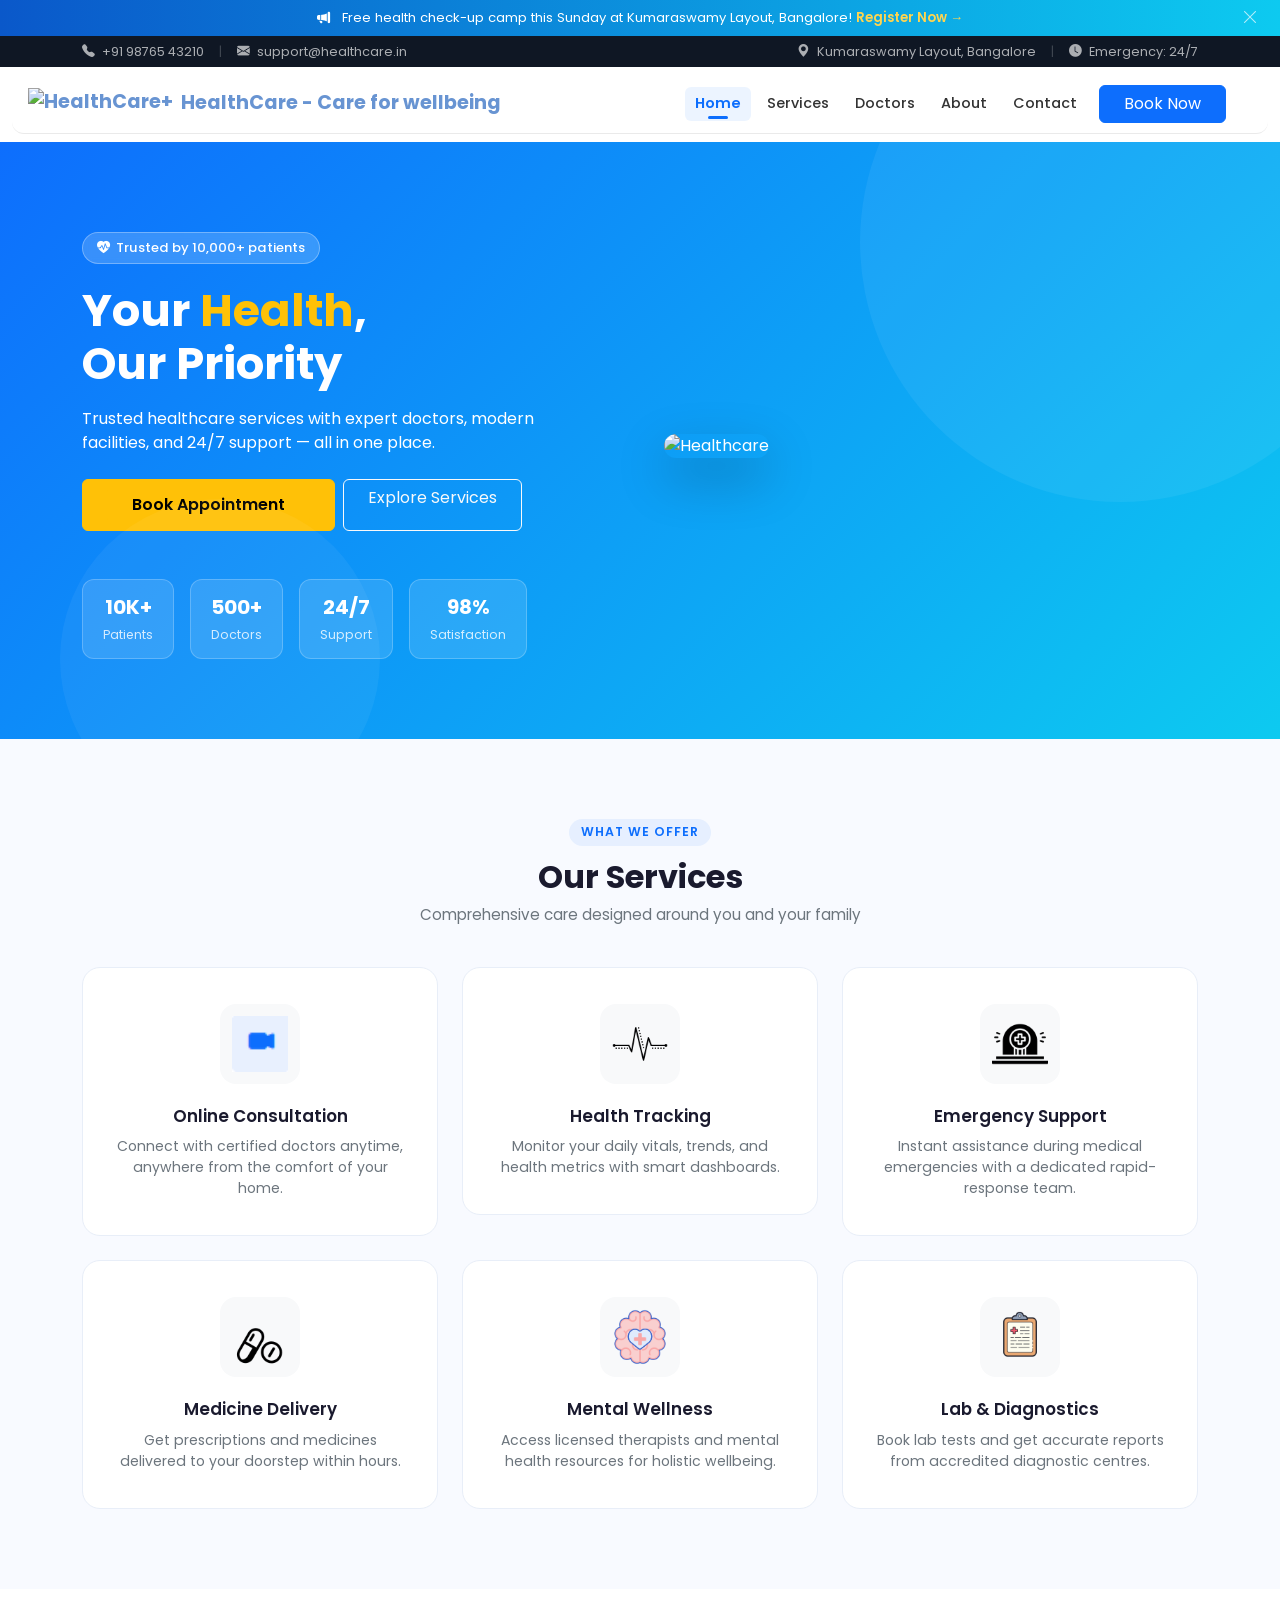
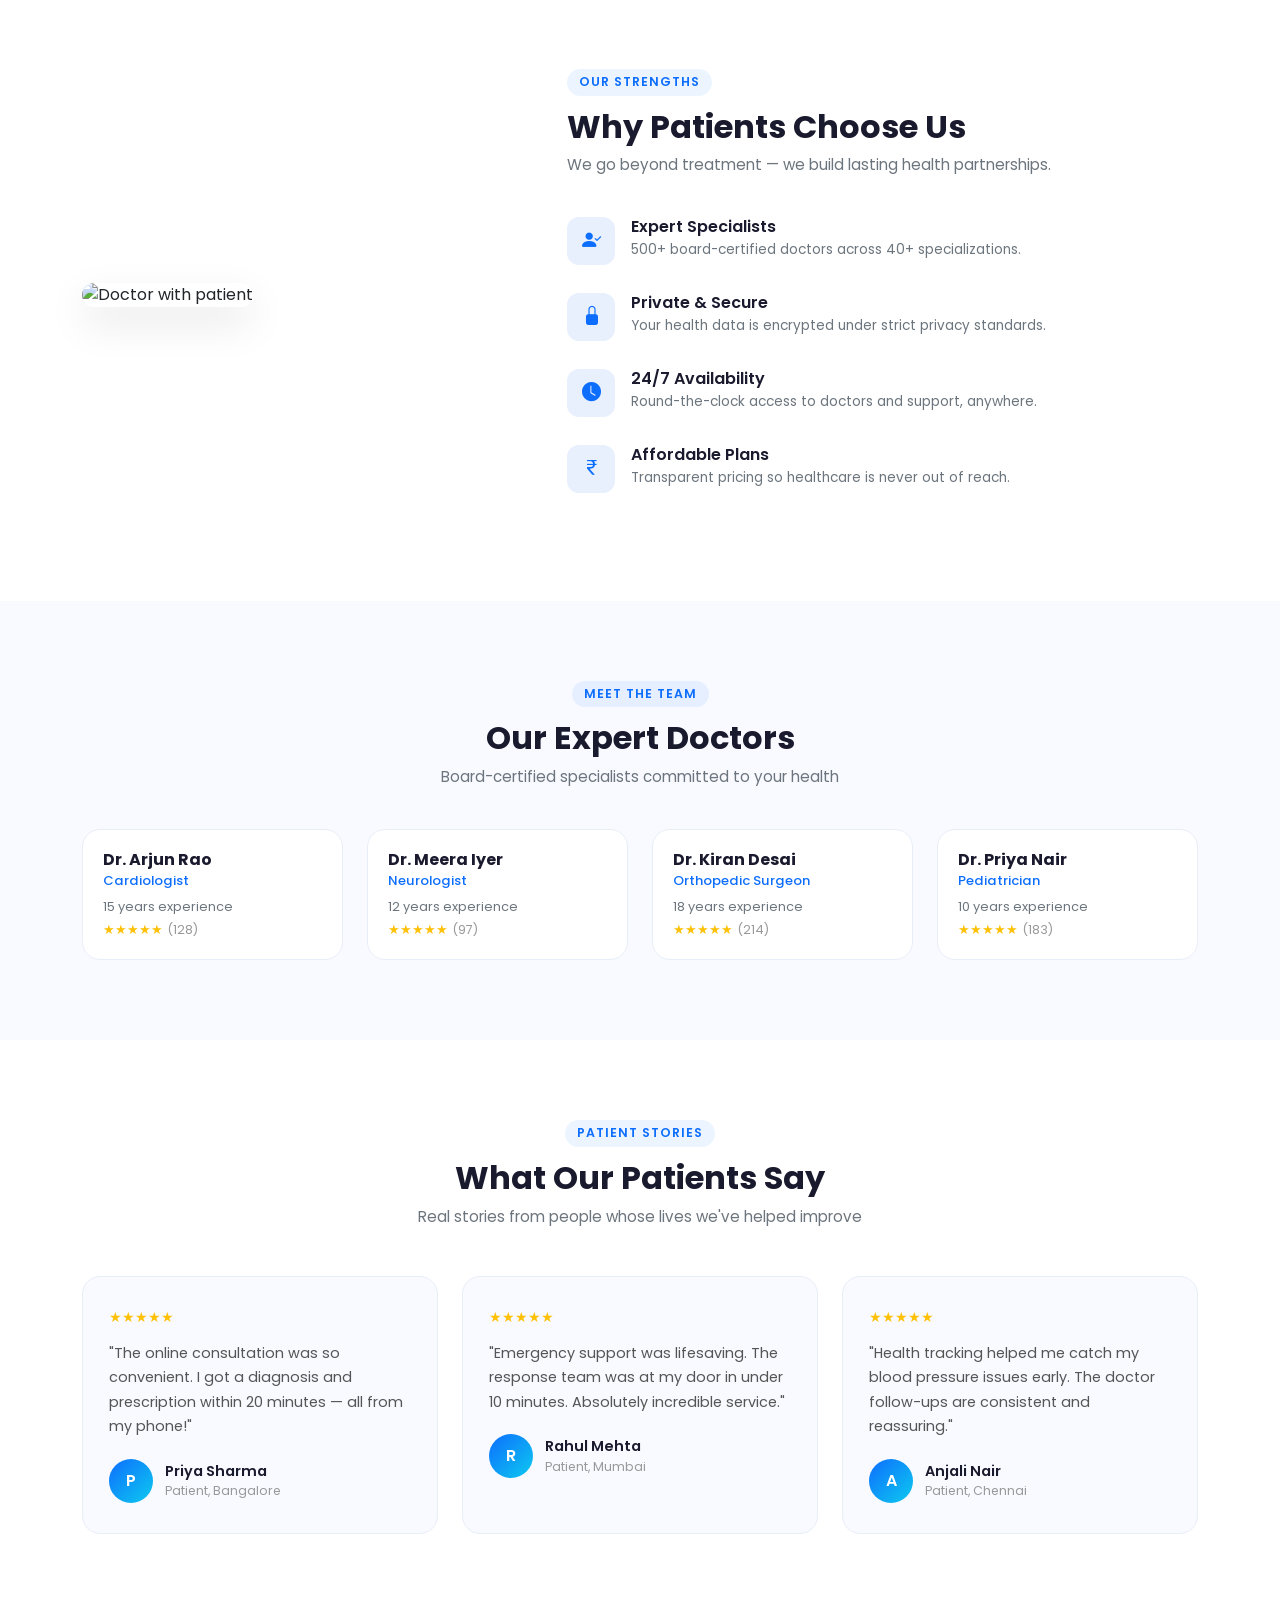
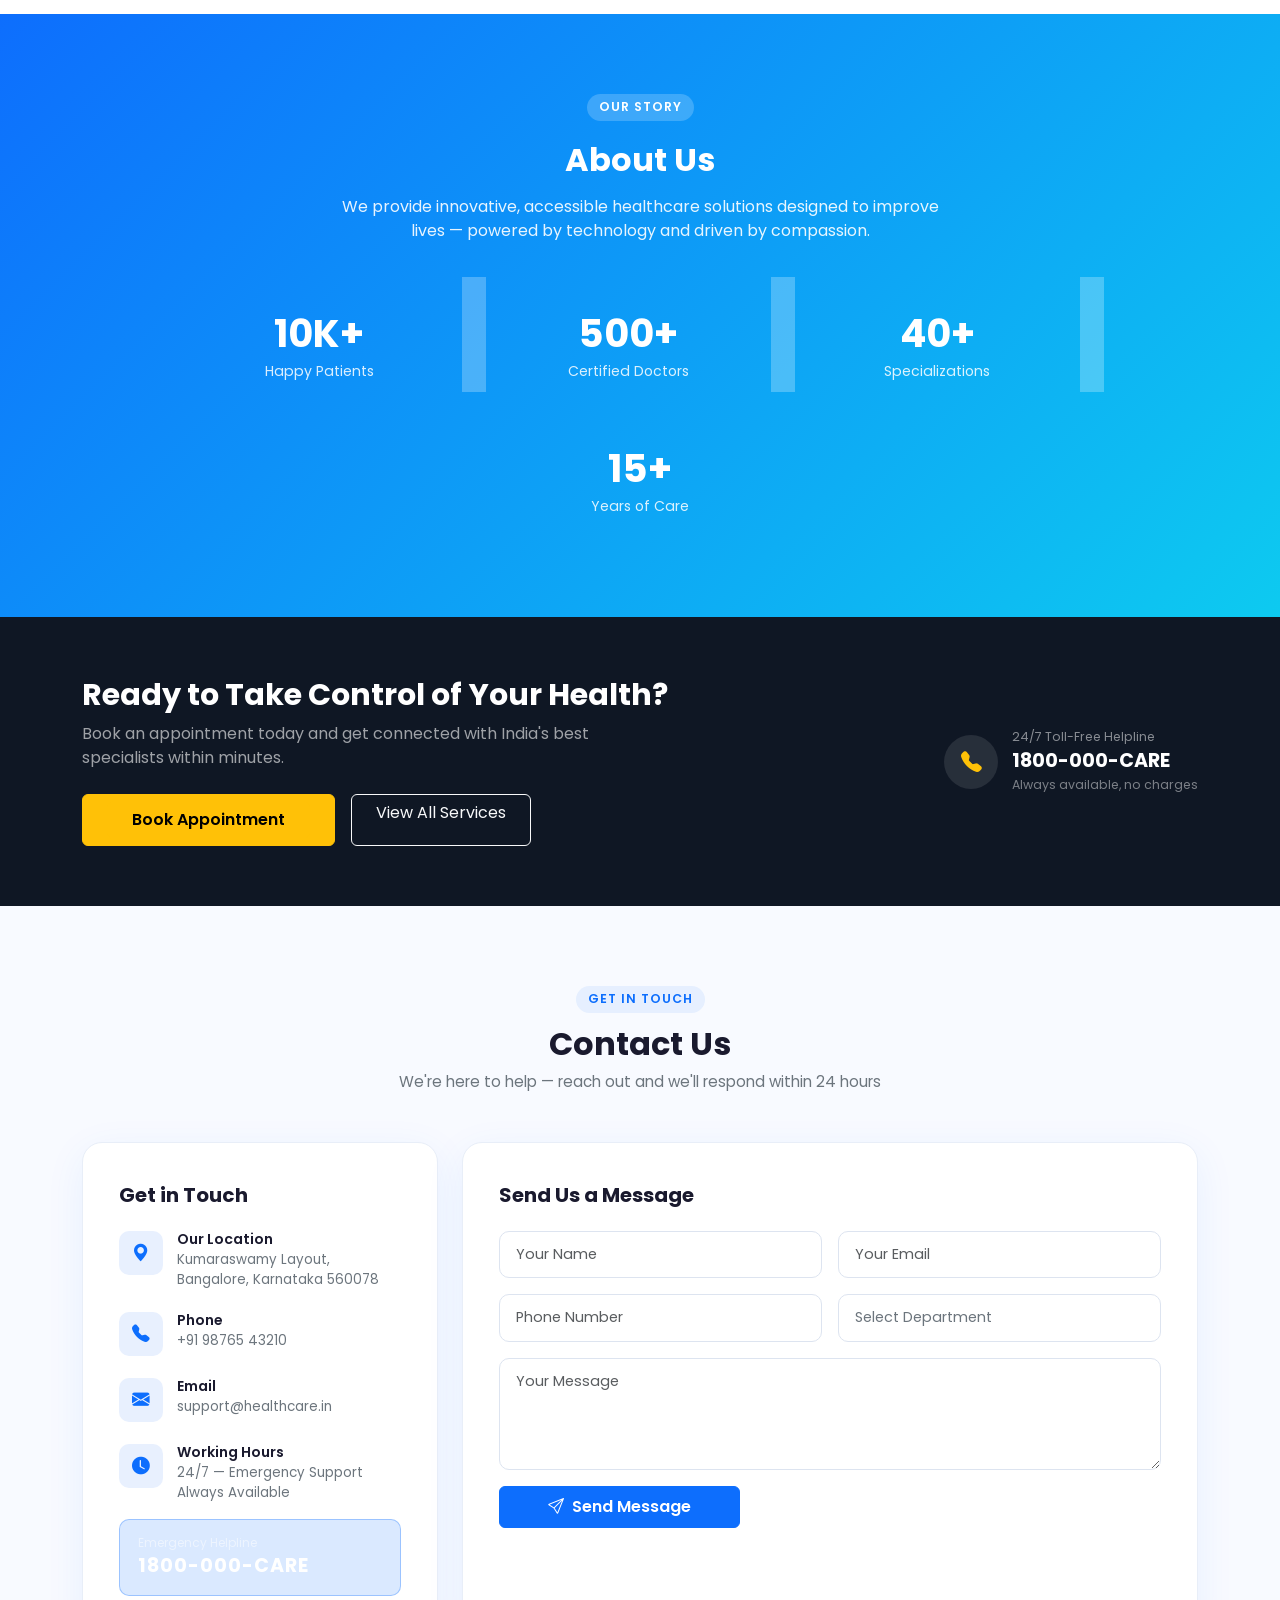
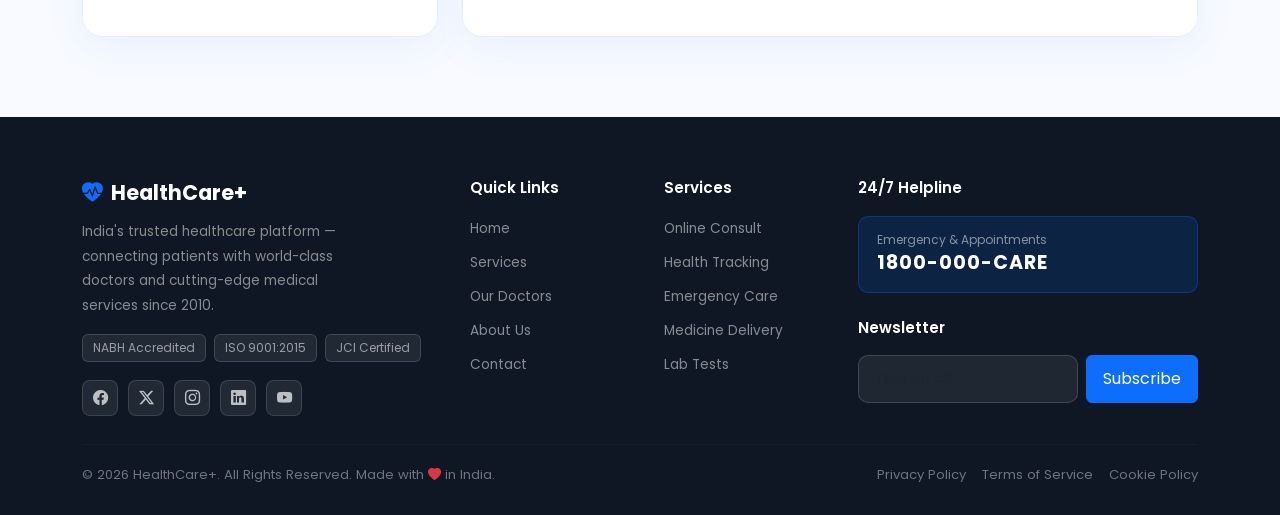
==== commit 907800e2: "added image for local path and also commented the images for the doctor consultations" ====
--- a/html_files/index.html
+++ b/html_files/index.html
@@ -7,331 +7,7 @@
   <title>HealthCare+ | Care for Wellbeing</title>
   <link href="https://cdn.jsdelivr.net/npm/bootstrap@5.3.0/dist/css/bootstrap.min.css" rel="stylesheet">
   <link href="https://cdn.jsdelivr.net/npm/bootstrap-icons@1.10.5/font/bootstrap-icons.css" rel="stylesheet">
-  <style>
-    :root {
-      --primary: #0d6efd;
-      --accent: #0dcaf0;
-      --warning: #ffc107;
-      --dark: #0f1724;
-      --text: #1a1a2e;
-      --muted: #6c757d;
-      --light-bg: #f8faff;
-      --border: #e8eef8;
-    }
-    * { scroll-behavior: smooth; }
-    body { font-family: 'Poppins', sans-serif; }
-
-    /* ── Announcement Bar ── */
-    .announcement-bar {
-      background: linear-gradient(90deg, #0a58ca, #0dcaf0);
-      color: #fff; font-size: 0.82rem; padding: 8px 0;
-      text-align: center; position: relative;
-    }
-    .announcement-bar a { color: #ffd54f; font-weight: 600; text-decoration: none; }
-    .announcement-bar a:hover { text-decoration: underline; }
-    .ann-close {
-      position: absolute; right: 16px; top: 50%; transform: translateY(-50%);
-      background: none; border: none; color: #fff; font-size: 1rem; cursor: pointer; opacity: 0.7;
-    }
-    .ann-close:hover { opacity: 1; }
-
-    /* ── Top Bar ── */
-    .top-bar {
-      background: var(--dark); color: rgba(255,255,255,0.65);
-      font-size: 0.8rem; padding: 6px 0;
-    }
-    .top-bar a { color: rgba(255,255,255,0.65); text-decoration: none; }
-    .top-bar a:hover { color: #fff; }
-    .top-divider { margin: 0 12px; opacity: 0.3; }
-
-    /* ── Navbar ── */
-    .navbar-custom {
-      background: #fff; border-bottom: 1px solid #eaeaea;
-      transition: box-shadow 0.3s;
-      position: sticky; top: 0; z-index: 1000;
-    }
-    .navbar-custom.scrolled { box-shadow: 0 4px 20px rgba(0,0,0,0.09); }
-    .navbar-brand { font-weight: 700; font-size: 1.2rem; color: #6894d2 !important; }
-    .nav-link {
-      color: #333 !important; font-size: 0.9rem; font-weight: 500;
-      margin-left: 2px; padding: 6px 10px !important;
-      border-radius: 6px; transition: all 0.2s; position: relative;
-    }
-    .nav-link:hover { color: var(--primary) !important; background: rgba(13,110,253,0.06); }
-    .nav-link.active-section {
-      color: var(--primary) !important;
-      background: rgba(13,110,253,0.08);
-      font-weight: 600;
-    }
-    .nav-link.active-section::after {
-      content: '';
-      position: absolute; bottom: 2px; left: 50%; transform: translateX(-50%);
-      width: 20px; height: 3px; background: var(--primary); border-radius: 2px;
-    }
-    .btn { transition: 0.3s; }
-    .btn:hover { transform: translateY(-2px); }
-    .nav-item { margin: 0 2px; }
-    .navbar { margin: 8px 12px; border-radius: 12px; }
-
-    /* ── Hero ── */
-    .hero {
-      background: linear-gradient(135deg, #0d6efd 0%, #0dcaf0 100%);
-      color: white; padding: 90px 0 80px;
-      position: relative; overflow: hidden;
-    }
-    .hero::before {
-      content: ''; position: absolute; width: 520px; height: 520px;
-      border-radius: 50%; background: rgba(255,255,255,0.06);
-      top: -160px; right: -100px; pointer-events: none;
-    }
-    .hero::after {
-      content: ''; position: absolute; width: 320px; height: 320px;
-      border-radius: 50%; background: rgba(255,255,255,0.05);
-      bottom: -80px; left: 60px; pointer-events: none;
-    }
-    .hero-badge {
-      display: inline-flex; align-items: center; gap: 6px;
-      background: rgba(255,255,255,0.18); border: 1px solid rgba(255,255,255,0.3);
-      border-radius: 50px; padding: 5px 14px;
-      font-size: 0.82rem; font-weight: 500; margin-bottom: 20px;
-      backdrop-filter: blur(4px);
-    }
-    .hero h1 { font-size: 2.8rem; font-weight: 700; line-height: 1.2; }
-    .hero p { font-size: 1rem; opacity: 0.88; max-width: 480px; }
-    .hero-stat-box {
-      background: rgba(255,255,255,0.12); border: 1px solid rgba(255,255,255,0.22);
-      border-radius: 12px; padding: 12px 20px; backdrop-filter: blur(6px);
-      text-align: center; min-width: 90px; transition: background 0.2s;
-    }
-    .hero-stat-box:hover { background: rgba(255,255,255,0.2); }
-    .hero-stat-box strong { font-size: 1.25rem; display: block; }
-    .hero-stat-box small { font-size: 0.78rem; opacity: 0.8; }
-    .hero-img-wrap { position: relative; }
-    .hero-img-wrap img {
-      border-radius: 20px; box-shadow: 0 20px 50px rgba(0,0,0,0.25);
-      width: 100%; object-fit: cover; max-height: 380px;
-    }
-    .hero-img-badge {
-      position: absolute; bottom: 20px; left: -20px;
-      background: #fff; border-radius: 12px; padding: 10px 16px;
-      display: flex; align-items: center; gap: 10px;
-      box-shadow: 0 8px 24px rgba(0,0,0,0.12); font-size: 0.82rem;
-    }
-    .hero-img-badge .icon-circle {
-      width: 36px; height: 36px; border-radius: 50%;
-      background: #e8f0fe; display: flex; align-items: center;
-      justify-content: center; color: var(--primary); font-size: 1rem;
-    }
-
-    /* ── Quick Links ── */
-    .quick-links-bar {
-      background: #fff; border-bottom: 1px solid var(--border);
-      overflow-x: auto; white-space: nowrap;
-    }
-    .quick-links-bar::-webkit-scrollbar { display: none; }
-    .quick-link-item {
-      display: inline-flex; align-items: center; gap: 8px;
-      padding: 14px 20px; font-size: 0.85rem; font-weight: 500;
-      color: var(--text); border-right: 1px solid var(--border);
-      cursor: pointer; transition: all 0.2s; text-decoration: none;
-    }
-    .quick-link-item:last-child { border-right: none; }
-    .quick-link-item:hover { background: var(--light-bg); color: var(--primary); }
-    .quick-link-item i { font-size: 1.1rem; color: var(--primary); }
-
-    /* ── Shared section styles ── */
-    section { padding: 80px 0; }
-    .section-label {
-      display: inline-block; background: rgba(13,110,253,0.08);
-      color: var(--primary); font-size: 0.78rem; font-weight: 600;
-      letter-spacing: 1px; text-transform: uppercase;
-      padding: 4px 12px; border-radius: 50px; margin-bottom: 12px;
-    }
-    .section-title { font-weight: 700; color: var(--text); margin-bottom: 8px; }
-    .section-sub { color: var(--muted); font-size: 0.95rem; margin-bottom: 40px; }
-
-    /* ── Services ── */
-    #services { background: var(--light-bg); }
-    .service-card {
-      background: #fff; border: 1px solid var(--border); border-radius: 18px;
-      padding: 36px 28px; text-align: center; transition: all 0.3s;
-      height: 100%; position: relative; overflow: hidden;
-    }
-    .service-card::before {
-      content: ''; position: absolute; top: 0; left: 0; right: 0; height: 4px;
-      background: linear-gradient(90deg, var(--primary), var(--accent));
-      transform: scaleX(0); transition: transform 0.3s;
-    }
-    .service-card:hover { transform: translateY(-8px); box-shadow: 0 20px 40px rgba(13,110,253,0.1); border-color: #c2d4f8; }
-    .service-card:hover::before { transform: scaleX(1); }
-    .icon-blue   { background: #e8f0fe; color: var(--primary); }
-    .icon-teal   { background: #e0f7fa; color: #0097a7; }
-    .icon-green  { background: #e8f5e9; color: #2e7d32; }
-    .icon-red    { background: #fce4ec; color: #c62828; }
-    .icon-purple { background: #f3e5f5; color: #7b1fa2; }
-    .icon-orange { background: #fff3e0; color: #e65100; }
-    .service-card h5 { font-weight: 600; font-size: 1.05rem; color: var(--text); margin-bottom: 10px; }
-    .service-card p { font-size: 0.88rem; color: var(--muted); margin: 0; }
-
-    /* ── Why Choose Us ── */
-    #why-us { background: #fff; }
-    .why-img { border-radius: 20px; box-shadow: 0 16px 40px rgba(0,0,0,0.1); width: 100%; }
-    .why-item { display: flex; gap: 16px; margin-bottom: 28px; align-items: flex-start; }
-    .why-icon {
-      width: 48px; height: 48px; border-radius: 12px;
-      background: #e8f0fe; color: var(--primary);
-      display: flex; align-items: center; justify-content: center;
-      font-size: 1.2rem; flex-shrink: 0;
-    }
-    .why-item h6 { font-weight: 600; margin-bottom: 4px; color: var(--text); }
-    .why-item p { font-size: 0.85rem; color: var(--muted); margin: 0; }
-
-    /* ── Doctors ── */
-    #doctors { background: var(--light-bg); }
-    .doctor-card {
-      background: #fff; border-radius: 18px; overflow: hidden;
-      border: 1px solid var(--border); transition: all 0.3s; height: 100%;
-    }
-    .doctor-card:hover { transform: translateY(-6px); box-shadow: 0 16px 36px rgba(13,110,253,0.1); }
-    .doctor-card img { width: 100%; height: 200px; object-fit: cover; }
-    .doctor-card-body { padding: 20px; }
-    .doctor-card h6 { font-weight: 700; color: var(--text); margin-bottom: 2px; }
-    .doctor-spec { font-size: 0.82rem; color: var(--primary); font-weight: 500; margin-bottom: 6px; }
-    .doctor-exp { font-size: 0.8rem; color: var(--muted); }
-    .doctor-rating { font-size: 0.82rem; color: #ffc107; margin-top: 4px; }
-
-    /* ── Testimonials ── */
-    #testimonials { background: #fff; }
-    .testi-card {
-      background: var(--light-bg); border-radius: 18px; padding: 30px 26px;
-      border: 1px solid var(--border); height: 100%; transition: box-shadow 0.3s;
-    }
-    .testi-card:hover { box-shadow: 0 12px 30px rgba(13,110,253,0.09); }
-    .testi-stars { color: #ffc107; font-size: 0.9rem; margin-bottom: 12px; }
-    .testi-text { font-size: 0.9rem; color: #555; line-height: 1.7; margin-bottom: 20px; }
-    .testi-author { display: flex; align-items: center; gap: 12px; }
-    .testi-avatar {
-      width: 44px; height: 44px; border-radius: 50%;
-      background: linear-gradient(135deg, var(--primary), var(--accent));
-      color: #fff; font-weight: 600; font-size: 1rem;
-      display: flex; align-items: center; justify-content: center;
-    }
-    .testi-name { font-weight: 600; font-size: 0.9rem; color: var(--text); }
-    .testi-role { font-size: 0.78rem; color: #999; }
-
-    /* ── About ── */
-    #about { background: linear-gradient(135deg, #0d6efd 0%, #0dcaf0 100%); color: #fff; }
-    #about h2 { font-weight: 700; }
-    .about-stat { text-align: center; padding: 20px; }
-    .about-stat h3 { font-size: 2.4rem; font-weight: 700; margin-bottom: 4px; }
-    .about-stat p { font-size: 0.88rem; opacity: 0.85; margin: 0; }
-    .about-divider { width: 1px; background: rgba(255,255,255,0.25); align-self: stretch; margin: 10px 0; }
-
-    /* ── CTA Strip ── */
-    .cta-strip { background: var(--dark); padding: 60px 0; }
-    .cta-strip h3 { font-weight: 700; color: #fff; font-size: 1.9rem; }
-    .cta-strip p { color: rgba(255,255,255,0.6); max-width: 520px; }
-    .cta-phone { display: flex; align-items: center; gap: 14px; color: #fff; }
-    .cta-phone-icon {
-      width: 54px; height: 54px; border-radius: 50%;
-      background: rgba(255,255,255,0.1);
-      display: flex; align-items: center; justify-content: center;
-      font-size: 1.3rem; color: var(--warning);
-    }
-    .cta-phone-label { font-size: 0.78rem; color: rgba(255,255,255,0.5); }
-    .cta-phone-num { font-size: 1.2rem; font-weight: 700; }
-
-    /* ── Contact ── */
-    #contact { background: var(--light-bg); }
-    .contact-card {
-      background: #fff; border-radius: 20px; padding: 40px 36px;
-      box-shadow: 0 10px 40px rgba(13,110,253,0.07); border: 1px solid var(--border);
-    }
-    .contact-info-item { display: flex; gap: 14px; align-items: flex-start; margin-bottom: 22px; }
-    .contact-icon {
-      width: 44px; height: 44px; border-radius: 10px;
-      background: #e8f0fe; color: var(--primary);
-      display: flex; align-items: center; justify-content: center;
-      font-size: 1.1rem; flex-shrink: 0;
-    }
-    .contact-info-item h6 { font-weight: 600; font-size: 0.88rem; margin-bottom: 2px; color: var(--text); }
-    .contact-info-item p { font-size: 0.84rem; color: var(--muted); margin: 0; }
-    .form-control {
-      border-radius: 10px; border: 1px solid #dde4f0;
-      padding: 12px 16px; font-size: 0.9rem;
-      transition: border-color 0.2s, box-shadow 0.2s;
-    }
-    .form-control:focus { border-color: var(--primary); box-shadow: 0 0 0 3px rgba(13,110,253,0.1); }
-
-    /* ── Footer ── */
-    .footer-main { background: var(--dark); color: rgba(255,255,255,0.65); padding: 60px 0 30px; }
-    .footer-brand { font-size: 1.3rem; font-weight: 700; color: #fff; margin-bottom: 12px; }
-    .footer-desc { font-size: 0.85rem; line-height: 1.8; max-width: 280px; color: rgba(255,255,255,0.5); }
-    .footer-social { display: flex; gap: 10px; margin-top: 18px; }
-    .social-btn {
-      width: 36px; height: 36px; border-radius: 8px;
-      background: rgba(255,255,255,0.08); border: 1px solid rgba(255,255,255,0.12);
-      color: rgba(255,255,255,0.7); display: flex; align-items: center;
-      justify-content: center; font-size: 0.95rem; text-decoration: none; transition: all 0.2s;
-    }
-    .social-btn:hover { background: var(--primary); border-color: var(--primary); color: #fff; }
-    .footer-heading { color: #fff; font-weight: 600; font-size: 0.95rem; margin-bottom: 16px; }
-    .footer-links { list-style: none; padding: 0; margin: 0; }
-    .footer-links li { margin-bottom: 10px; }
-    .footer-links a { color: rgba(255,255,255,0.5); text-decoration: none; font-size: 0.85rem; transition: all 0.2s; }
-    .footer-links a:hover { color: #fff; padding-left: 4px; }
-    .footer-divider { border-color: rgba(255,255,255,0.1); margin: 28px 0 20px; }
-    .footer-bottom { font-size: 0.82rem; color: rgba(255,255,255,0.4); }
-    .accred-badges { display: flex; gap: 8px; flex-wrap: wrap; margin-top: 16px; }
-    .accred-badge {
-      background: rgba(255,255,255,0.08); border: 1px solid rgba(255,255,255,0.14);
-      border-radius: 6px; padding: 4px 10px; font-size: 0.75rem; color: rgba(255,255,255,0.55);
-    }
-    .helpline-box {
-      background: rgba(13,110,253,0.15); border: 1px solid rgba(13,110,253,0.3);
-      border-radius: 10px; padding: 14px 18px; margin-top: 16px;
-    }
-    .helpline-box .hl-label { font-size: 0.75rem; color: rgba(255,255,255,0.5); }
-    .helpline-box .hl-number { font-size: 1.2rem; font-weight: 700; color: #fff; letter-spacing: 1px; }
-
-    /* ── Scroll reveal ── */
-    .reveal { opacity: 0; transform: translateY(28px); transition: opacity 0.65s ease, transform 0.65s ease; }
-    .reveal.visible { opacity: 1; transform: translateY(0); }
-
-    /* ── Fade in animations ── */
-    @keyframes fadeInUp {
-      from { opacity: 0; transform: translateY(24px); }
-      to   { opacity: 1; transform: translateY(0); }
-    }
-    .fade-up { animation: fadeInUp 0.6s ease both; }
-    .delay-1 { animation-delay: 0.15s; }
-    .delay-2 { animation-delay: 0.3s; }
-    .delay-3 { animation-delay: 0.45s; }
-    .service-link {
-      text-decoration: none;
-      color: inherit;
-      display: block;
-    }
-    .service-icon {
-      width: 80px;
-      height: 80px;
-      border-radius: 16px;
-      display: flex;
-      align-items: center;
-      justify-content: center;
-      margin: 0 auto 22px;
-      background: #f8f9fa;        /* Light fallback background */
-      overflow: hidden;
-      padding: 12px;              /* Extra space for small icons */
-    }
-
-    .service-icon img {
-      width: 100%;
-      height: 100%;
-      object-fit: contain;        /* Keeps aspect ratio, no distortion */
-      image-rendering: crisp-edges; /* Helps with pixelated icons */
-    }
-  </style>
+  <link rel="stylesheet" href="../css/index.css">
 </head>
 <body>
 
@@ -556,7 +232,7 @@
     </div>
     <div class="row g-4">
       <div class="col-md-3 reveal"><div class="doctor-card">
-        <img src="https://images.unsplash.com/photo-1612349317150-e413f6a5b16d?w=400&q=80" alt="Dr. Arjun Rao">
+        <!-- <img src="https://images.unsplash.com/photo-1612349317150-e413f6a5b16d?w=400&q=80" alt="Dr. Arjun Rao"> -->
         <div class="doctor-card-body">
           <h6>Dr. Arjun Rao</h6>
           <div class="doctor-spec">Cardiologist</div>
@@ -565,7 +241,7 @@
         </div>
       </div></div>
       <div class="col-md-3 reveal"><div class="doctor-card">
-        <img src="https://images.unsplash.com/photo-1594824476967-48c8b964273f?w=400&q=80" alt="Dr. Meera Iyer">
+        <!-- <img src="https://images.unsplash.com/photo-1594824476967-48c8b964273f?w=400&q=80" alt="Dr. Meera Iyer"> -->
         <div class="doctor-card-body">
           <h6>Dr. Meera Iyer</h6>
           <div class="doctor-spec">Neurologist</div>
@@ -574,7 +250,7 @@
         </div>
       </div></div>
       <div class="col-md-3 reveal"><div class="doctor-card">
-        <img src="https://images.unsplash.com/photo-1537368910025-700350fe46c7?w=400&q=80" alt="Dr. Kiran Desai">
+        <!-- <img src="https://images.unsplash.com/photo-1537368910025-700350fe46c7?w=400&q=80" alt="Dr. Kiran Desai"> -->
         <div class="doctor-card-body">
           <h6>Dr. Kiran Desai</h6>
           <div class="doctor-spec">Orthopedic Surgeon</div>
@@ -583,7 +259,7 @@
         </div>
       </div></div>
       <div class="col-md-3 reveal"><div class="doctor-card">
-        <img src="https://images.unsplash.com/photo-1582750433449-648ed127bb54?w=400&q=80" alt="Dr. Priya Nair">
+        <!-- <img src="https://images.unsplash.com/photo-1582750433449-648ed127bb54?w=400&q=80" alt="Dr. Priya Nair"> -->
         <div class="doctor-card-body">
           <h6>Dr. Priya Nair</h6>
           <div class="doctor-spec">Pediatrician</div>
@@ -899,76 +575,7 @@
 </footer>
 
 <script src="https://cdn.jsdelivr.net/npm/bootstrap@5.3.0/dist/js/bootstrap.bundle.min.js"></script>
-<script>
-  // ── Navbar shadow on scroll ──
-  window.addEventListener('scroll', () => {
-    document.getElementById('mainNavbar').classList.toggle('scrolled', window.scrollY > 20);
-  });
-
-  // ── Scroll-spy: active nav highlight ──
-  const sections = ['hero', 'services', 'doctors', 'about', 'contact'];
-  const navLinks = document.querySelectorAll('.nav-link[data-section]');
-
-  function updateActiveNav() {
-    let current = 'hero';
-    sections.forEach(id => {
-      const el = document.getElementById(id);
-      if (el && el.getBoundingClientRect().top <= 120) current = id;
-    });
-    navLinks.forEach(link => {
-      link.classList.toggle('active-section', link.dataset.section === current);
-    });
-  }
-
-  window.addEventListener('scroll', updateActiveNav, { passive: true });
-  updateActiveNav(); // run on load so Home is highlighted immediately
-
-  // ── Scroll reveal ──
-  const observer = new IntersectionObserver(entries => {
-    entries.forEach(e => { if (e.isIntersecting) e.target.classList.add('visible'); });
-  }, { threshold: 0.1 });
-  document.querySelectorAll('.reveal').forEach(el => observer.observe(el));
-  function showBookingModal() {
-    new bootstrap.Modal(document.getElementById('globalBookingModal')).show();
-  }
-</script>
-<script>
-  // Camp Registration Modal
-  function showCampRegistrationModal() {
-    new bootstrap.Modal(document.getElementById('campModal')).show();
-  }
-
-  document.getElementById('campForm').addEventListener('submit', function(e) {
-    e.preventDefault();
-    const name = document.getElementById('campName').value.trim();
-    const phone = document.getElementById('campPhone').value.trim();
-
-    // Simulate sending
-    const btn = this.querySelector('button');
-    const originalText = btn.innerHTML;
-    btn.innerHTML = 'Registering...';
-    btn.disabled = true;
-
-    setTimeout(() => {
-      bootstrap.Modal.getInstance(document.getElementById('campModal')).hide();
-
-      document.getElementById('campSuccessText').innerHTML = 
-        `Thank you, <strong>${name}</strong>!<br><br>` +
-        `Your free health check-up camp registration has been confirmed.<br>` +
-        `We have sent the details to <strong>${phone}</strong>.<br><br>` +
-        `See you this Sunday!`;
-
-      new bootstrap.Modal(document.getElementById('campSuccessModal')).show();
-
-      btn.innerHTML = originalText;
-      btn.disabled = false;
-      this.reset();
-    }, 1200);
-  });
-
-  function closeCampSuccess() {
-    bootstrap.Modal.getInstance(document.getElementById('campSuccessModal')).hide();
-  }
-</script>
+
+  <script src="../js/index.js"></script>
 </body>
 </html>
--- a/css/index.css
+++ b/css/index.css
@@ -0,0 +1,323 @@
+:root {
+      --primary: #0d6efd;
+      --accent: #0dcaf0;
+      --warning: #ffc107;
+      --dark: #0f1724;
+      --text: #1a1a2e;
+      --muted: #6c757d;
+      --light-bg: #f8faff;
+      --border: #e8eef8;
+    }
+    * { scroll-behavior: smooth; }
+    body { font-family: 'Poppins', sans-serif; }
+
+    /* ── Announcement Bar ── */
+    .announcement-bar {
+      background: linear-gradient(90deg, #0a58ca, #0dcaf0);
+      color: #fff; font-size: 0.82rem; padding: 8px 0;
+      text-align: center; position: relative;
+    }
+    .announcement-bar a { color: #ffd54f; font-weight: 600; text-decoration: none; }
+    .announcement-bar a:hover { text-decoration: underline; }
+    .ann-close {
+      position: absolute; right: 16px; top: 50%; transform: translateY(-50%);
+      background: none; border: none; color: #fff; font-size: 1rem; cursor: pointer; opacity: 0.7;
+    }
+    .ann-close:hover { opacity: 1; }
+
+    /* ── Top Bar ── */
+    .top-bar {
+      background: var(--dark); color: rgba(255,255,255,0.65);
+      font-size: 0.8rem; padding: 6px 0;
+    }
+    .top-bar a { color: rgba(255,255,255,0.65); text-decoration: none; }
+    .top-bar a:hover { color: #fff; }
+    .top-divider { margin: 0 12px; opacity: 0.3; }
+
+    /* ── Navbar ── */
+    .navbar-custom {
+      background: #fff; border-bottom: 1px solid #eaeaea;
+      transition: box-shadow 0.3s;
+      position: sticky; top: 0; z-index: 1000;
+    }
+    .navbar-custom.scrolled { box-shadow: 0 4px 20px rgba(0,0,0,0.09); }
+    .navbar-brand { font-weight: 700; font-size: 1.2rem; color: #6894d2 !important; }
+    .nav-link {
+      color: #333 !important; font-size: 0.9rem; font-weight: 500;
+      margin-left: 2px; padding: 6px 10px !important;
+      border-radius: 6px; transition: all 0.2s; position: relative;
+    }
+    .nav-link:hover { color: var(--primary) !important; background: rgba(13,110,253,0.06); }
+    .nav-link.active-section {
+      color: var(--primary) !important;
+      background: rgba(13,110,253,0.08);
+      font-weight: 600;
+    }
+    .nav-link.active-section::after {
+      content: '';
+      position: absolute; bottom: 2px; left: 50%; transform: translateX(-50%);
+      width: 20px; height: 3px; background: var(--primary); border-radius: 2px;
+    }
+    .btn { transition: 0.3s; }
+    .btn:hover { transform: translateY(-2px); }
+    .nav-item { margin: 0 2px; }
+    .navbar { margin: 8px 12px; border-radius: 12px; }
+
+    /* ── Hero ── */
+    .hero {
+      background: linear-gradient(135deg, #0d6efd 0%, #0dcaf0 100%);
+      color: white; padding: 90px 0 80px;
+      position: relative; overflow: hidden;
+    }
+    .hero::before {
+      content: ''; position: absolute; width: 520px; height: 520px;
+      border-radius: 50%; background: rgba(255,255,255,0.06);
+      top: -160px; right: -100px; pointer-events: none;
+    }
+    .hero::after {
+      content: ''; position: absolute; width: 320px; height: 320px;
+      border-radius: 50%; background: rgba(255,255,255,0.05);
+      bottom: -80px; left: 60px; pointer-events: none;
+    }
+    .hero-badge {
+      display: inline-flex; align-items: center; gap: 6px;
+      background: rgba(255,255,255,0.18); border: 1px solid rgba(255,255,255,0.3);
+      border-radius: 50px; padding: 5px 14px;
+      font-size: 0.82rem; font-weight: 500; margin-bottom: 20px;
+      backdrop-filter: blur(4px);
+    }
+    .hero h1 { font-size: 2.8rem; font-weight: 700; line-height: 1.2; }
+    .hero p { font-size: 1rem; opacity: 0.88; max-width: 480px; }
+    .hero-stat-box {
+      background: rgba(255,255,255,0.12); border: 1px solid rgba(255,255,255,0.22);
+      border-radius: 12px; padding: 12px 20px; backdrop-filter: blur(6px);
+      text-align: center; min-width: 90px; transition: background 0.2s;
+    }
+    .hero-stat-box:hover { background: rgba(255,255,255,0.2); }
+    .hero-stat-box strong { font-size: 1.25rem; display: block; }
+    .hero-stat-box small { font-size: 0.78rem; opacity: 0.8; }
+    .hero-img-wrap { position: relative; }
+    .hero-img-wrap img {
+      border-radius: 20px; box-shadow: 0 20px 50px rgba(0,0,0,0.25);
+      width: 100%; object-fit: cover; max-height: 380px;
+    }
+    .hero-img-badge {
+      position: absolute; bottom: 20px; left: -20px;
+      background: #fff; border-radius: 12px; padding: 10px 16px;
+      display: flex; align-items: center; gap: 10px;
+      box-shadow: 0 8px 24px rgba(0,0,0,0.12); font-size: 0.82rem;
+    }
+    .hero-img-badge .icon-circle {
+      width: 36px; height: 36px; border-radius: 50%;
+      background: #e8f0fe; display: flex; align-items: center;
+      justify-content: center; color: var(--primary); font-size: 1rem;
+    }
+
+    /* ── Quick Links ── */
+    .quick-links-bar {
+      background: #fff; border-bottom: 1px solid var(--border);
+      overflow-x: auto; white-space: nowrap;
+    }
+    .quick-links-bar::-webkit-scrollbar { display: none; }
+    .quick-link-item {
+      display: inline-flex; align-items: center; gap: 8px;
+      padding: 14px 20px; font-size: 0.85rem; font-weight: 500;
+      color: var(--text); border-right: 1px solid var(--border);
+      cursor: pointer; transition: all 0.2s; text-decoration: none;
+    }
+    .quick-link-item:last-child { border-right: none; }
+    .quick-link-item:hover { background: var(--light-bg); color: var(--primary); }
+    .quick-link-item i { font-size: 1.1rem; color: var(--primary); }
+
+    /* ── Shared section styles ── */
+    section { padding: 80px 0; }
+    .section-label {
+      display: inline-block; background: rgba(13,110,253,0.08);
+      color: var(--primary); font-size: 0.78rem; font-weight: 600;
+      letter-spacing: 1px; text-transform: uppercase;
+      padding: 4px 12px; border-radius: 50px; margin-bottom: 12px;
+    }
+    .section-title { font-weight: 700; color: var(--text); margin-bottom: 8px; }
+    .section-sub { color: var(--muted); font-size: 0.95rem; margin-bottom: 40px; }
+
+    /* ── Services ── */
+    #services { background: var(--light-bg); }
+    .service-card {
+      background: #fff; border: 1px solid var(--border); border-radius: 18px;
+      padding: 36px 28px; text-align: center; transition: all 0.3s;
+      height: 100%; position: relative; overflow: hidden;
+    }
+    .service-card::before {
+      content: ''; position: absolute; top: 0; left: 0; right: 0; height: 4px;
+      background: linear-gradient(90deg, var(--primary), var(--accent));
+      transform: scaleX(0); transition: transform 0.3s;
+    }
+    .service-card:hover { transform: translateY(-8px); box-shadow: 0 20px 40px rgba(13,110,253,0.1); border-color: #c2d4f8; }
+    .service-card:hover::before { transform: scaleX(1); }
+    .icon-blue   { background: #e8f0fe; color: var(--primary); }
+    .icon-teal   { background: #e0f7fa; color: #0097a7; }
+    .icon-green  { background: #e8f5e9; color: #2e7d32; }
+    .icon-red    { background: #fce4ec; color: #c62828; }
+    .icon-purple { background: #f3e5f5; color: #7b1fa2; }
+    .icon-orange { background: #fff3e0; color: #e65100; }
+    .service-card h5 { font-weight: 600; font-size: 1.05rem; color: var(--text); margin-bottom: 10px; }
+    .service-card p { font-size: 0.88rem; color: var(--muted); margin: 0; }
+
+    /* ── Why Choose Us ── */
+    #why-us { background: #fff; }
+    .why-img { border-radius: 20px; box-shadow: 0 16px 40px rgba(0,0,0,0.1); width: 100%; }
+    .why-item { display: flex; gap: 16px; margin-bottom: 28px; align-items: flex-start; }
+    .why-icon {
+      width: 48px; height: 48px; border-radius: 12px;
+      background: #e8f0fe; color: var(--primary);
+      display: flex; align-items: center; justify-content: center;
+      font-size: 1.2rem; flex-shrink: 0;
+    }
+    .why-item h6 { font-weight: 600; margin-bottom: 4px; color: var(--text); }
+    .why-item p { font-size: 0.85rem; color: var(--muted); margin: 0; }
+
+    /* ── Doctors ── */
+    #doctors { background: var(--light-bg); }
+    .doctor-card {
+      background: #fff; border-radius: 18px; overflow: hidden;
+      border: 1px solid var(--border); transition: all 0.3s; height: 100%;
+    }
+    .doctor-card:hover { transform: translateY(-6px); box-shadow: 0 16px 36px rgba(13,110,253,0.1); }
+    .doctor-card img { width: 100%; height: 200px; object-fit: cover; }
+    .doctor-card-body { padding: 20px; }
+    .doctor-card h6 { font-weight: 700; color: var(--text); margin-bottom: 2px; }
+    .doctor-spec { font-size: 0.82rem; color: var(--primary); font-weight: 500; margin-bottom: 6px; }
+    .doctor-exp { font-size: 0.8rem; color: var(--muted); }
+    .doctor-rating { font-size: 0.82rem; color: #ffc107; margin-top: 4px; }
+
+    /* ── Testimonials ── */
+    #testimonials { background: #fff; }
+    .testi-card {
+      background: var(--light-bg); border-radius: 18px; padding: 30px 26px;
+      border: 1px solid var(--border); height: 100%; transition: box-shadow 0.3s;
+    }
+    .testi-card:hover { box-shadow: 0 12px 30px rgba(13,110,253,0.09); }
+    .testi-stars { color: #ffc107; font-size: 0.9rem; margin-bottom: 12px; }
+    .testi-text { font-size: 0.9rem; color: #555; line-height: 1.7; margin-bottom: 20px; }
+    .testi-author { display: flex; align-items: center; gap: 12px; }
+    .testi-avatar {
+      width: 44px; height: 44px; border-radius: 50%;
+      background: linear-gradient(135deg, var(--primary), var(--accent));
+      color: #fff; font-weight: 600; font-size: 1rem;
+      display: flex; align-items: center; justify-content: center;
+    }
+    .testi-name { font-weight: 600; font-size: 0.9rem; color: var(--text); }
+    .testi-role { font-size: 0.78rem; color: #999; }
+
+    /* ── About ── */
+    #about { background: linear-gradient(135deg, #0d6efd 0%, #0dcaf0 100%); color: #fff; }
+    #about h2 { font-weight: 700; }
+    .about-stat { text-align: center; padding: 20px; }
+    .about-stat h3 { font-size: 2.4rem; font-weight: 700; margin-bottom: 4px; }
+    .about-stat p { font-size: 0.88rem; opacity: 0.85; margin: 0; }
+    .about-divider { width: 1px; background: rgba(255,255,255,0.25); align-self: stretch; margin: 10px 0; }
+
+    /* ── CTA Strip ── */
+    .cta-strip { background: var(--dark); padding: 60px 0; }
+    .cta-strip h3 { font-weight: 700; color: #fff; font-size: 1.9rem; }
+    .cta-strip p { color: rgba(255,255,255,0.6); max-width: 520px; }
+    .cta-phone { display: flex; align-items: center; gap: 14px; color: #fff; }
+    .cta-phone-icon {
+      width: 54px; height: 54px; border-radius: 50%;
+      background: rgba(255,255,255,0.1);
+      display: flex; align-items: center; justify-content: center;
+      font-size: 1.3rem; color: var(--warning);
+    }
+    .cta-phone-label { font-size: 0.78rem; color: rgba(255,255,255,0.5); }
+    .cta-phone-num { font-size: 1.2rem; font-weight: 700; }
+
+    /* ── Contact ── */
+    #contact { background: var(--light-bg); }
+    .contact-card {
+      background: #fff; border-radius: 20px; padding: 40px 36px;
+      box-shadow: 0 10px 40px rgba(13,110,253,0.07); border: 1px solid var(--border);
+    }
+    .contact-info-item { display: flex; gap: 14px; align-items: flex-start; margin-bottom: 22px; }
+    .contact-icon {
+      width: 44px; height: 44px; border-radius: 10px;
+      background: #e8f0fe; color: var(--primary);
+      display: flex; align-items: center; justify-content: center;
+      font-size: 1.1rem; flex-shrink: 0;
+    }
+    .contact-info-item h6 { font-weight: 600; font-size: 0.88rem; margin-bottom: 2px; color: var(--text); }
+    .contact-info-item p { font-size: 0.84rem; color: var(--muted); margin: 0; }
+    .form-control {
+      border-radius: 10px; border: 1px solid #dde4f0;
+      padding: 12px 16px; font-size: 0.9rem;
+      transition: border-color 0.2s, box-shadow 0.2s;
+    }
+    .form-control:focus { border-color: var(--primary); box-shadow: 0 0 0 3px rgba(13,110,253,0.1); }
+
+    /* ── Footer ── */
+    .footer-main { background: var(--dark); color: rgba(255,255,255,0.65); padding: 60px 0 30px; }
+    .footer-brand { font-size: 1.3rem; font-weight: 700; color: #fff; margin-bottom: 12px; }
+    .footer-desc { font-size: 0.85rem; line-height: 1.8; max-width: 280px; color: rgba(255,255,255,0.5); }
+    .footer-social { display: flex; gap: 10px; margin-top: 18px; }
+    .social-btn {
+      width: 36px; height: 36px; border-radius: 8px;
+      background: rgba(255,255,255,0.08); border: 1px solid rgba(255,255,255,0.12);
+      color: rgba(255,255,255,0.7); display: flex; align-items: center;
+      justify-content: center; font-size: 0.95rem; text-decoration: none; transition: all 0.2s;
+    }
+    .social-btn:hover { background: var(--primary); border-color: var(--primary); color: #fff; }
+    .footer-heading { color: #fff; font-weight: 600; font-size: 0.95rem; margin-bottom: 16px; }
+    .footer-links { list-style: none; padding: 0; margin: 0; }
+    .footer-links li { margin-bottom: 10px; }
+    .footer-links a { color: rgba(255,255,255,0.5); text-decoration: none; font-size: 0.85rem; transition: all 0.2s; }
+    .footer-links a:hover { color: #fff; padding-left: 4px; }
+    .footer-divider { border-color: rgba(255,255,255,0.1); margin: 28px 0 20px; }
+    .footer-bottom { font-size: 0.82rem; color: rgba(255,255,255,0.4); }
+    .accred-badges { display: flex; gap: 8px; flex-wrap: wrap; margin-top: 16px; }
+    .accred-badge {
+      background: rgba(255,255,255,0.08); border: 1px solid rgba(255,255,255,0.14);
+      border-radius: 6px; padding: 4px 10px; font-size: 0.75rem; color: rgba(255,255,255,0.55);
+    }
+    .helpline-box {
+      background: rgba(13,110,253,0.15); border: 1px solid rgba(13,110,253,0.3);
+      border-radius: 10px; padding: 14px 18px; margin-top: 16px;
+    }
+    .helpline-box .hl-label { font-size: 0.75rem; color: rgba(255,255,255,0.5); }
+    .helpline-box .hl-number { font-size: 1.2rem; font-weight: 700; color: #fff; letter-spacing: 1px; }
+
+    /* ── Scroll reveal ── */
+    .reveal { opacity: 0; transform: translateY(28px); transition: opacity 0.65s ease, transform 0.65s ease; }
+    .reveal.visible { opacity: 1; transform: translateY(0); }
+
+    /* ── Fade in animations ── */
+    @keyframes fadeInUp {
+      from { opacity: 0; transform: translateY(24px); }
+      to   { opacity: 1; transform: translateY(0); }
+    }
+    .fade-up { animation: fadeInUp 0.6s ease both; }
+    .delay-1 { animation-delay: 0.15s; }
+    .delay-2 { animation-delay: 0.3s; }
+    .delay-3 { animation-delay: 0.45s; }
+    .service-link {
+      text-decoration: none;
+      color: inherit;
+      display: block;
+    }
+    .service-icon {
+      width: 80px;
+      height: 80px;
+      border-radius: 16px;
+      display: flex;
+      align-items: center;
+      justify-content: center;
+      margin: 0 auto 22px;
+      background: #f8f9fa;        /* Light fallback background */
+      overflow: hidden;
+      padding: 12px;              /* Extra space for small icons */
+    }
+
+    .service-icon img {
+      width: 100%;
+      height: 100%;
+      object-fit: contain;        /* Keeps aspect ratio, no distortion */
+      image-rendering: crisp-edges; /* Helps with pixelated icons */
+    }
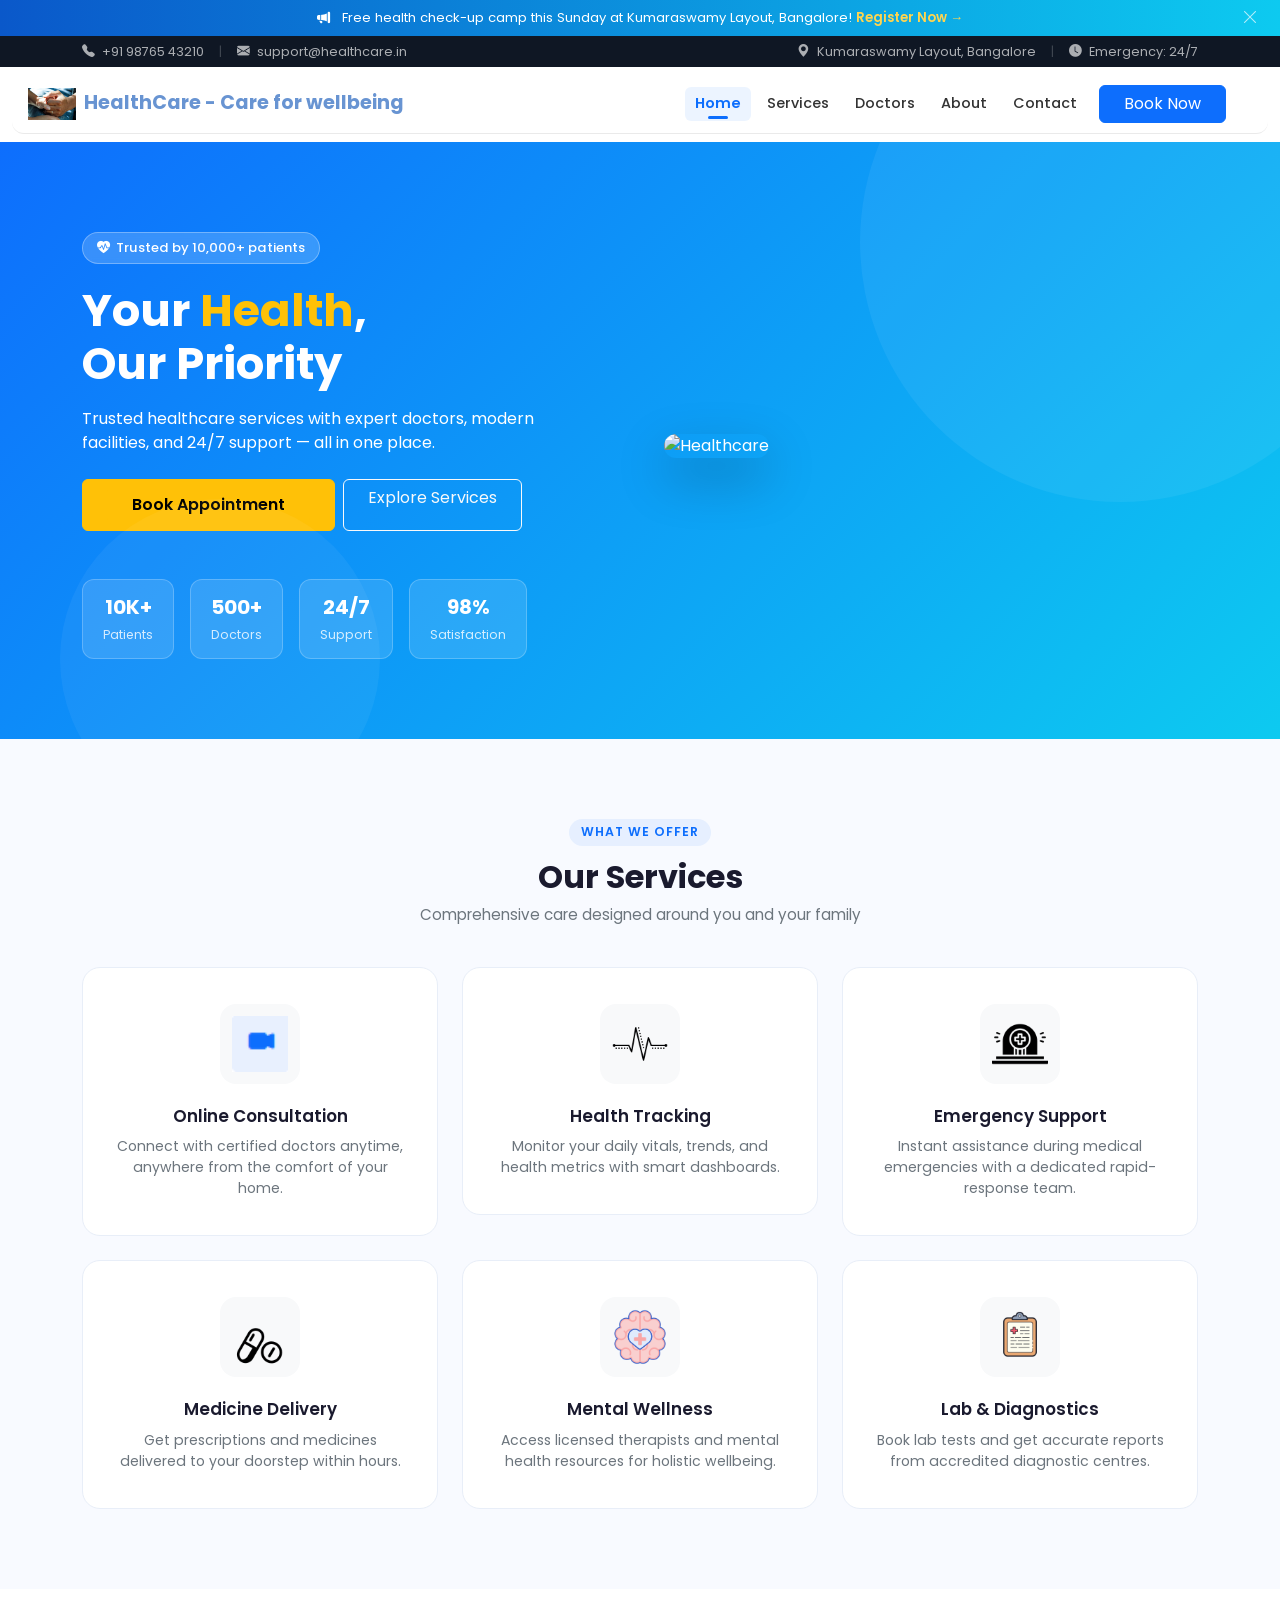
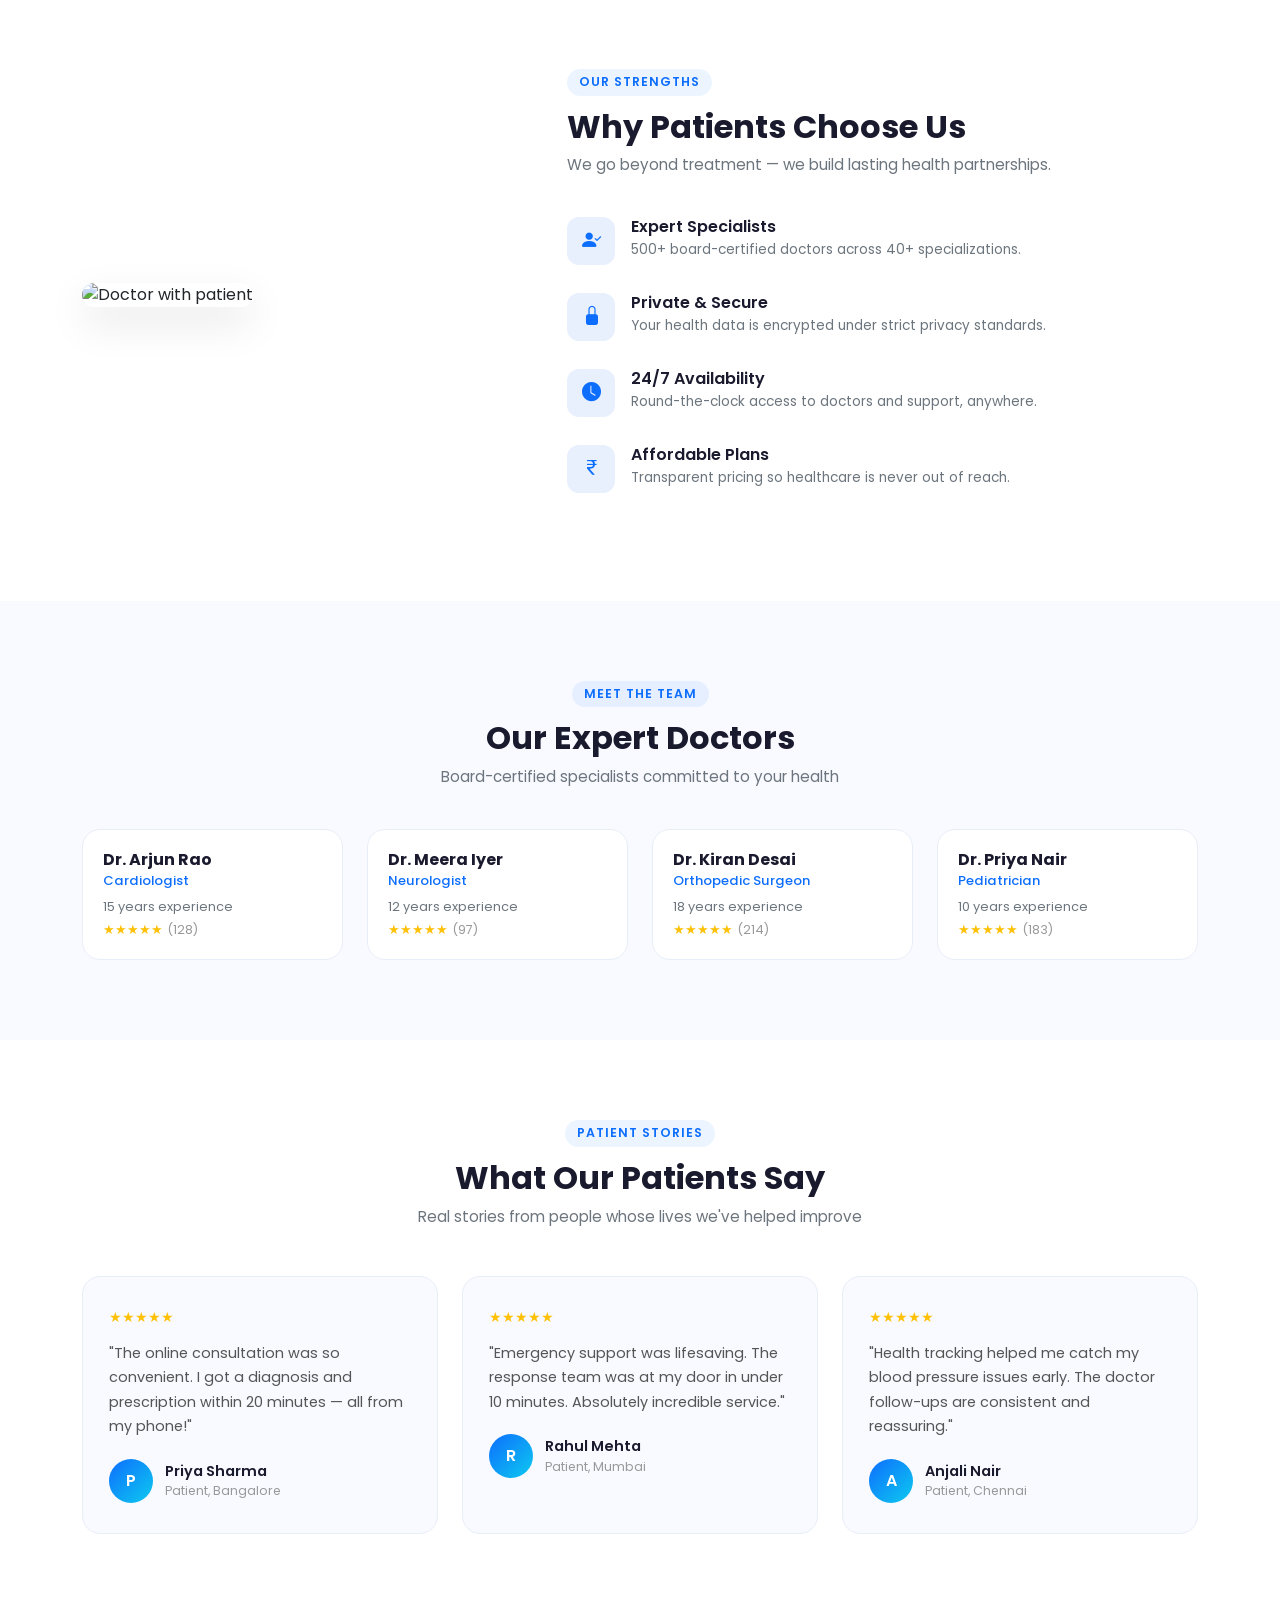
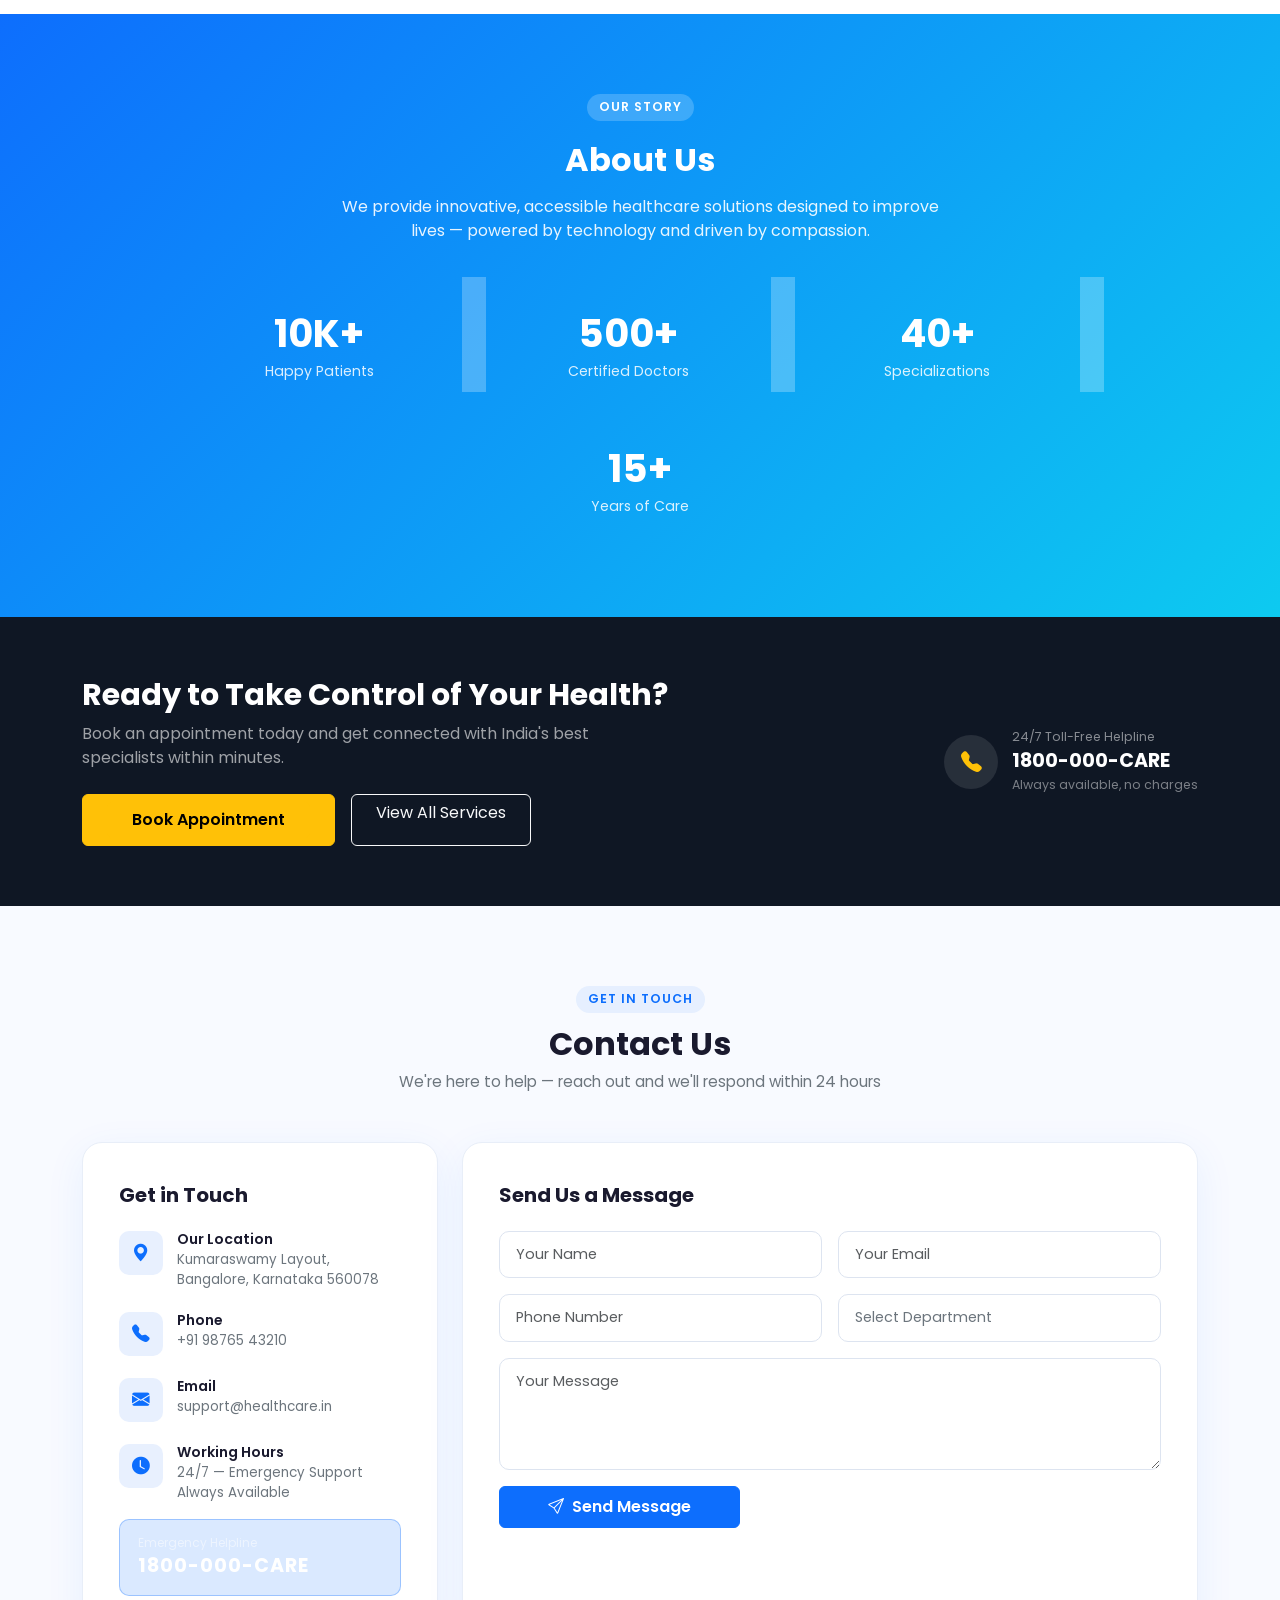
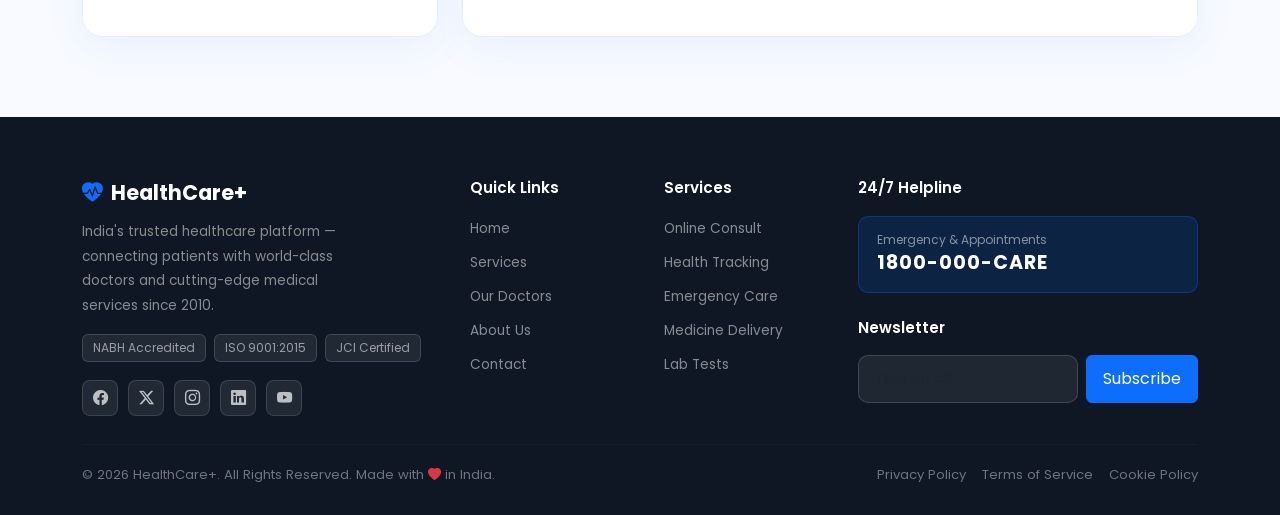
==== commit 5ea402c2: "update image paths in navbar and online consultation page" ====
--- a/html_files/index.html
+++ b/html_files/index.html
@@ -43,7 +43,7 @@
 <nav class="navbar navbar-expand-lg navbar-custom" id="mainNavbar">
   <div class="container-fluid px-3">
     <a class="navbar-brand" href="#">
-      <img src="assets/images/together.png" alt="HealthCare+" height="32" class="me-2 d-inline-block">HealthCare - Care for wellbeing
+      <img src="assets/images/together.jpg" alt="HealthCare+" height="32" class="me-2 d-inline-block">HealthCare - Care for wellbeing
     </a>
     <button class="navbar-toggler bg-light" type="button" data-bs-toggle="collapse" data-bs-target="#navbarNav">
       <span class="navbar-toggler-icon"></span>
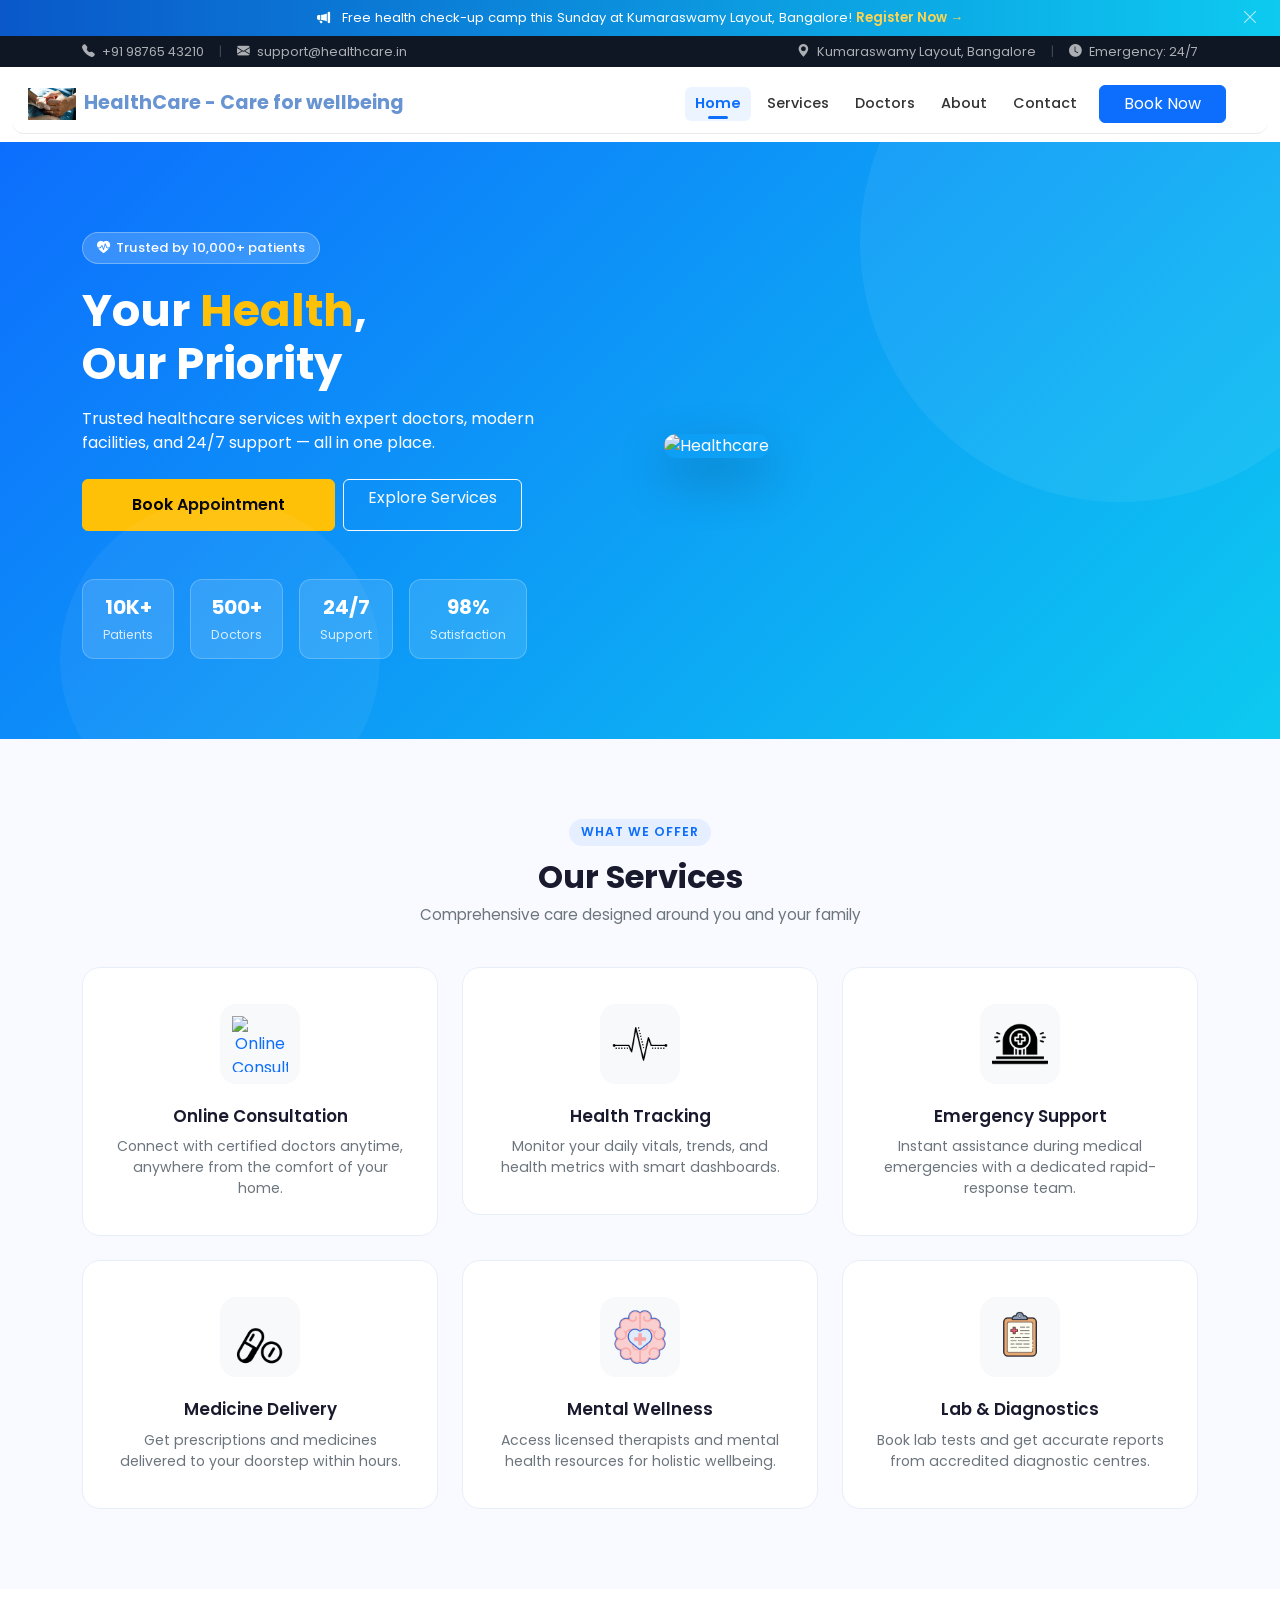
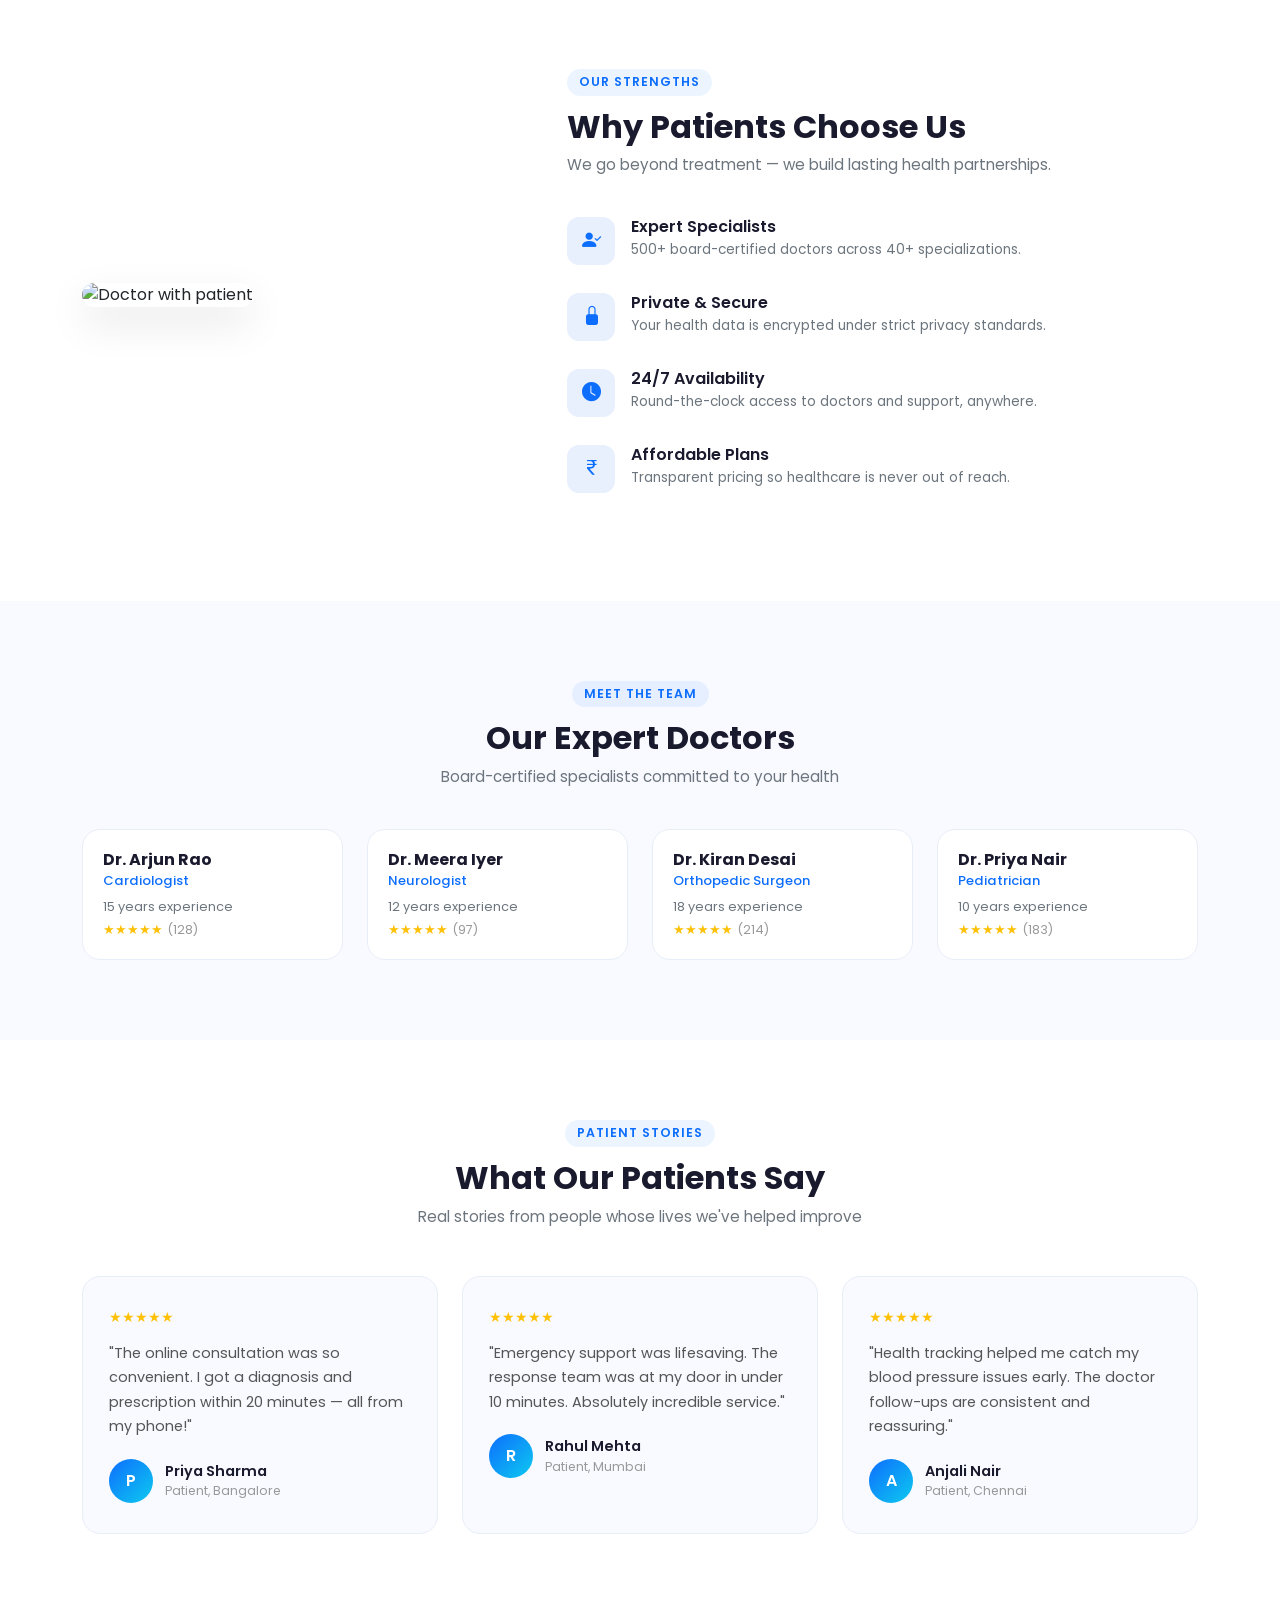
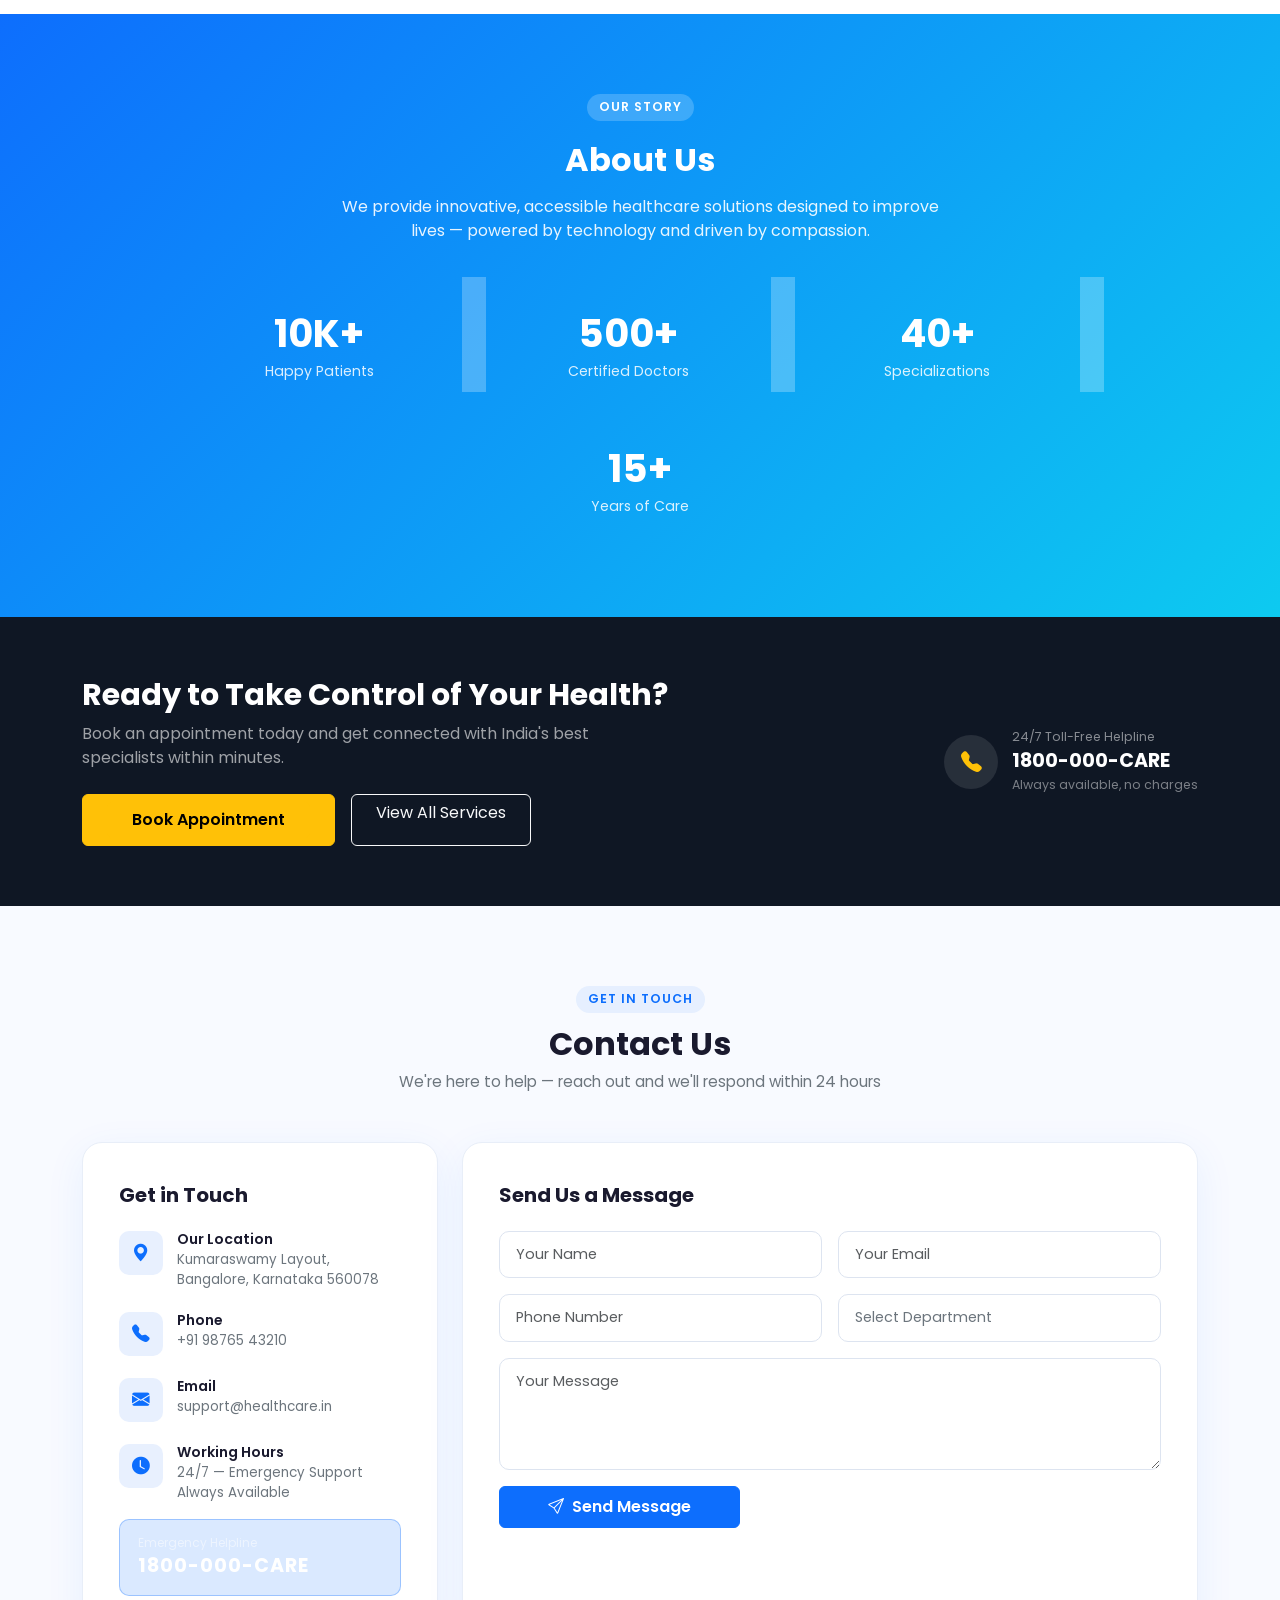
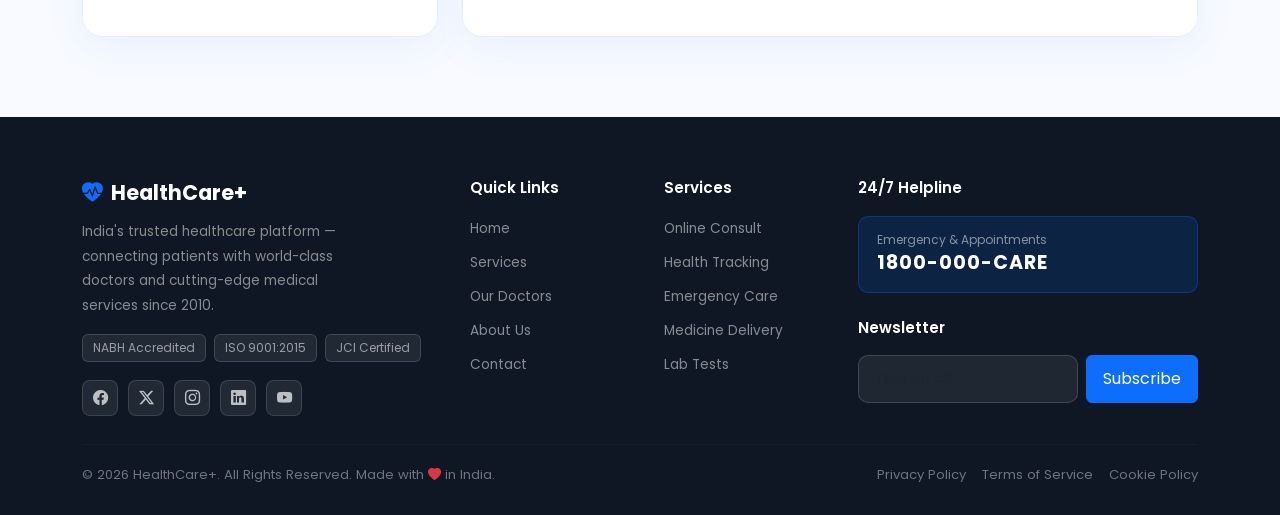
==== commit b1079fe2: "REVERTED BACK" ====
--- a/html_files/index.html
+++ b/html_files/index.html
@@ -119,7 +119,7 @@
         <a href="online-consultation.html" class="service-link">
           <div class="service-card">
             <div class="service-icon icon-blue">
-              <img src="assets/images/online-consultation.png" alt="Online Consultation" width="64" height="64">
+              <img src="../assets/images/online-consultation.png" alt="Online Consultation" width="64" height="64">
             </div>
             <h5>Online Consultation</h5>
             <p>Connect with certified doctors anytime, anywhere from the comfort of your home.</p>
